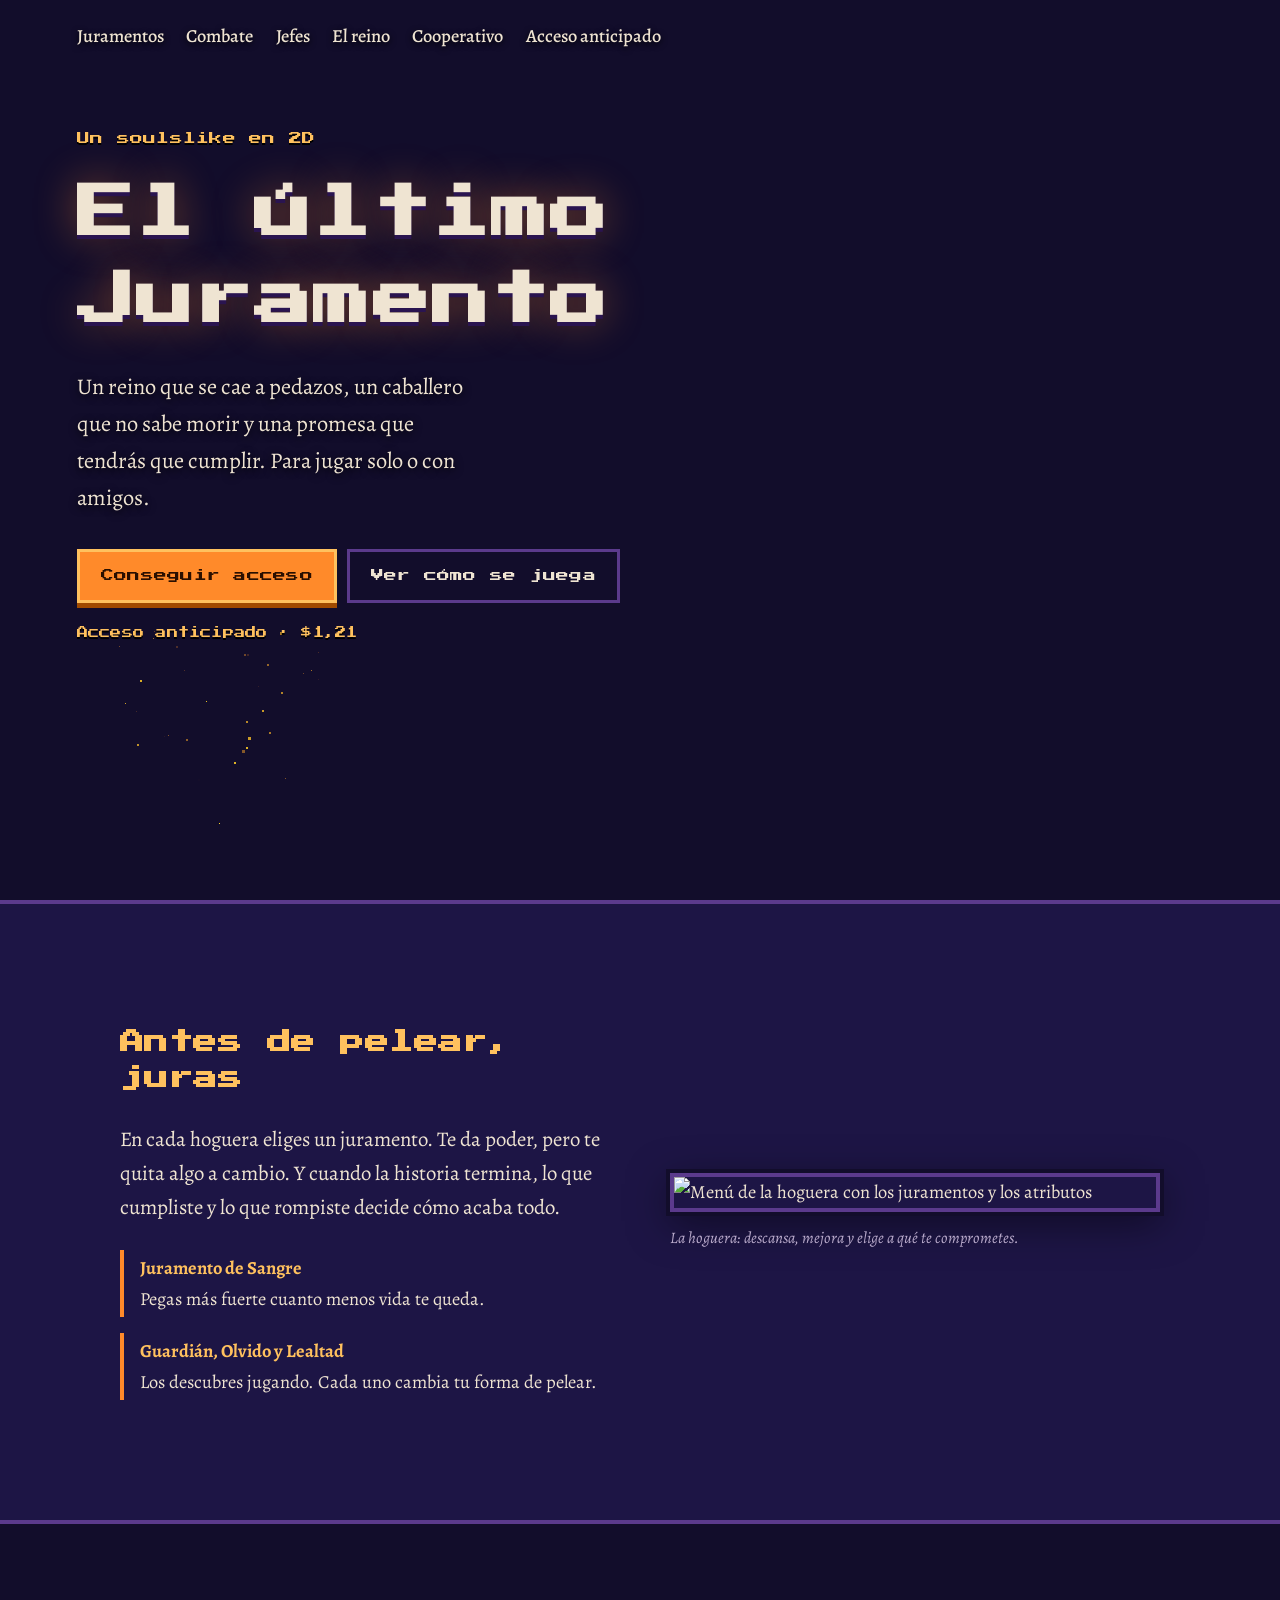
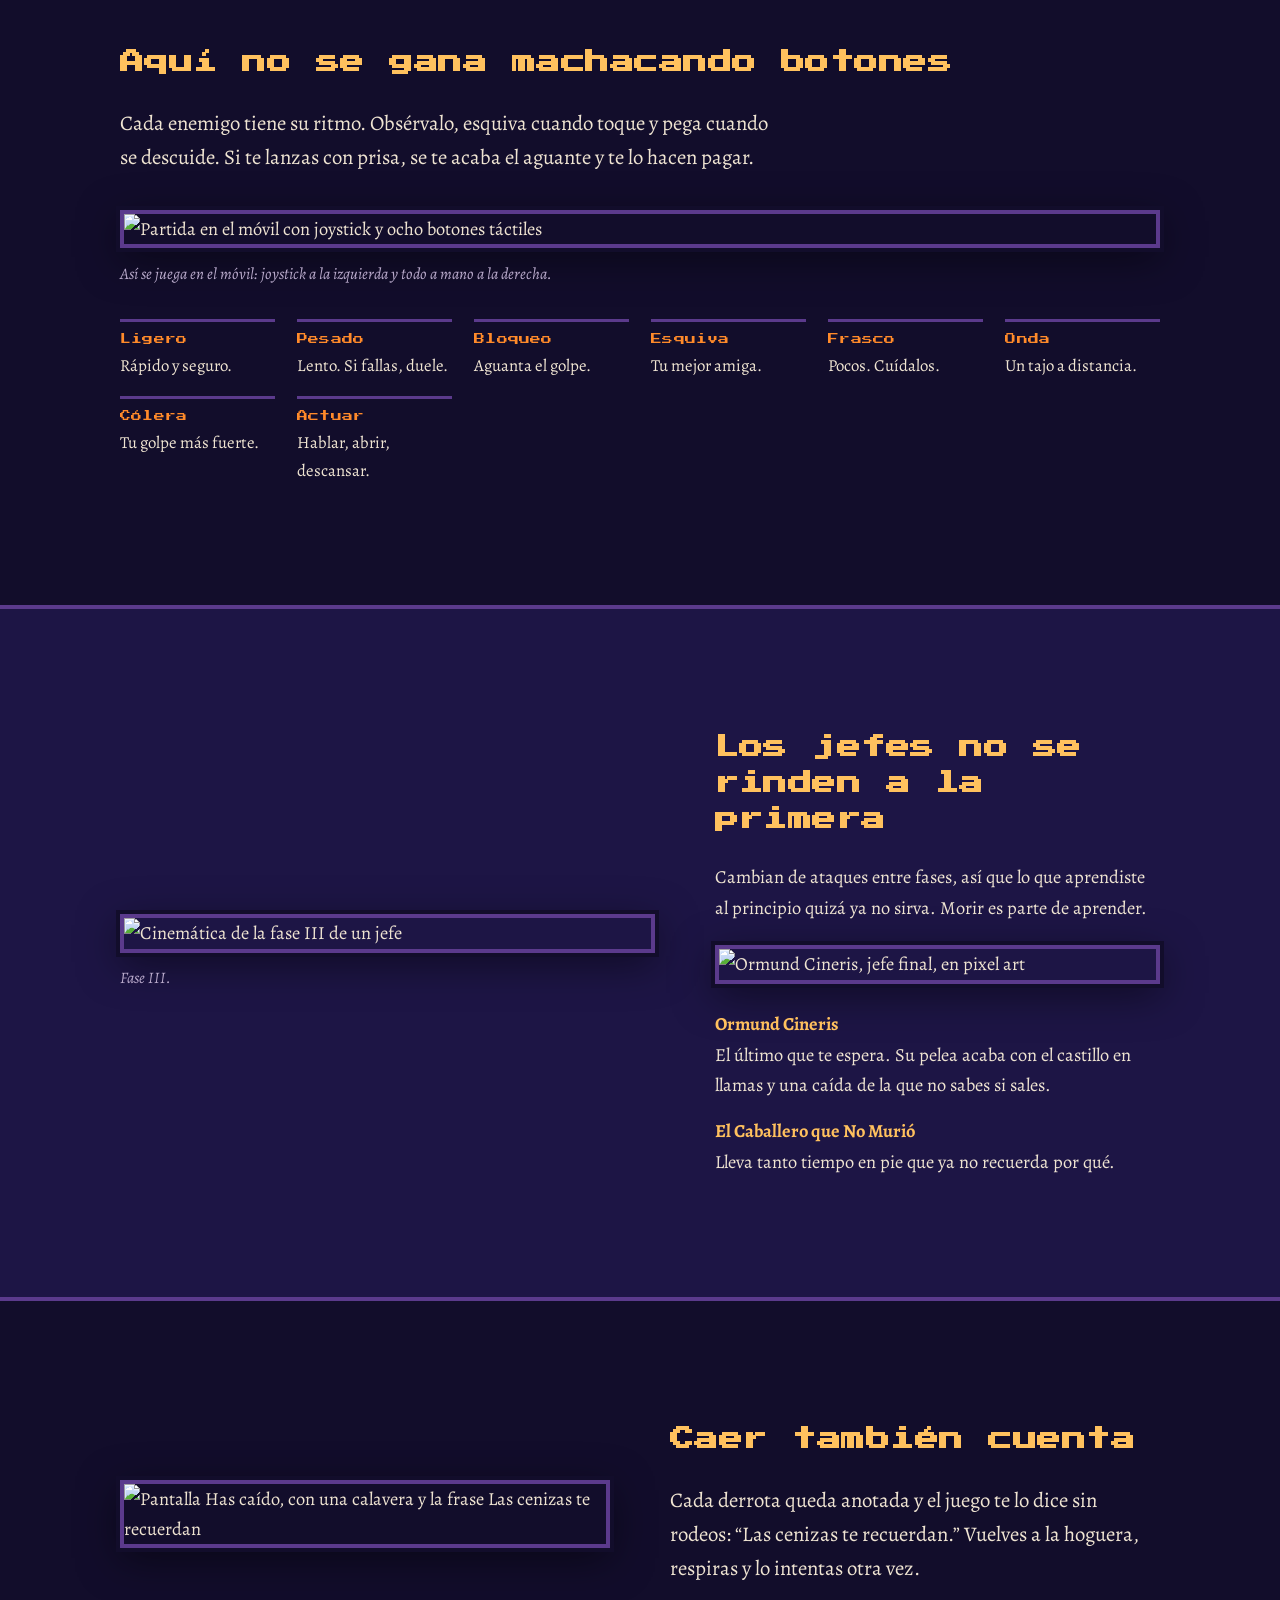
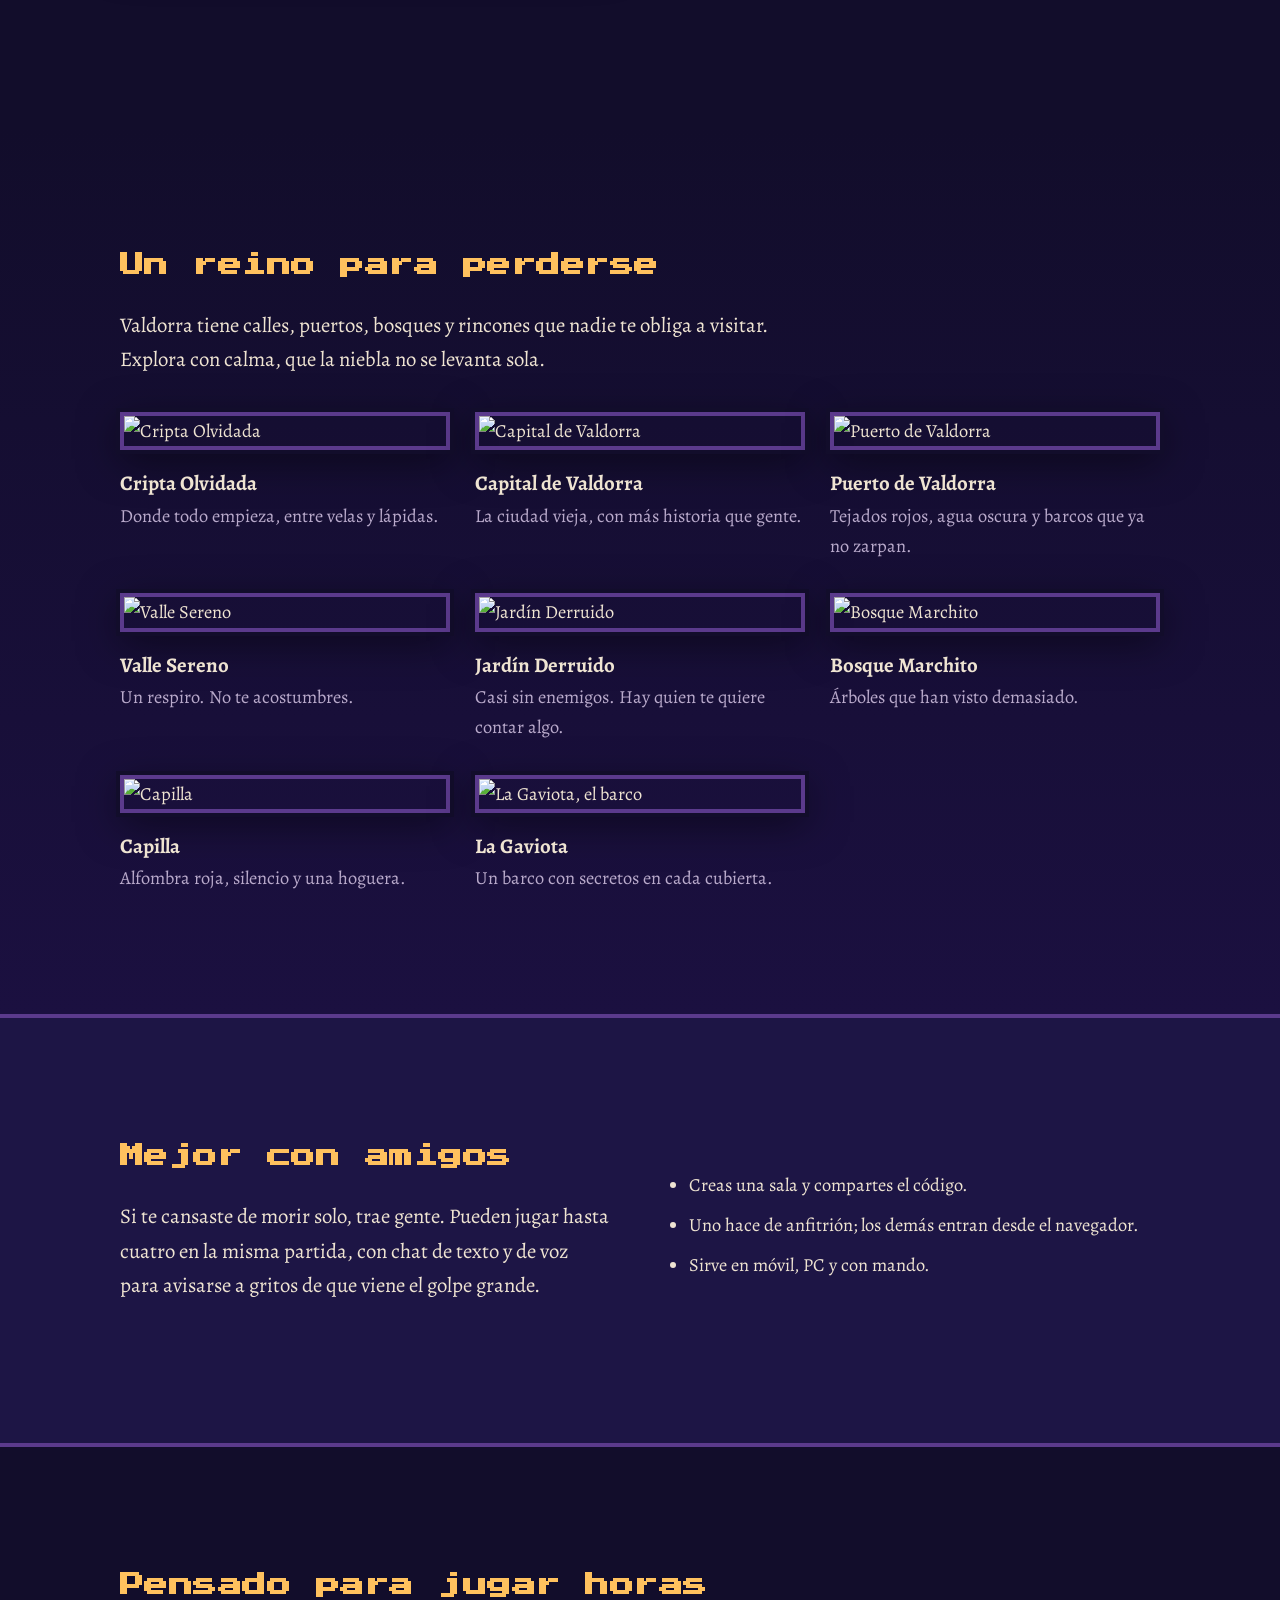
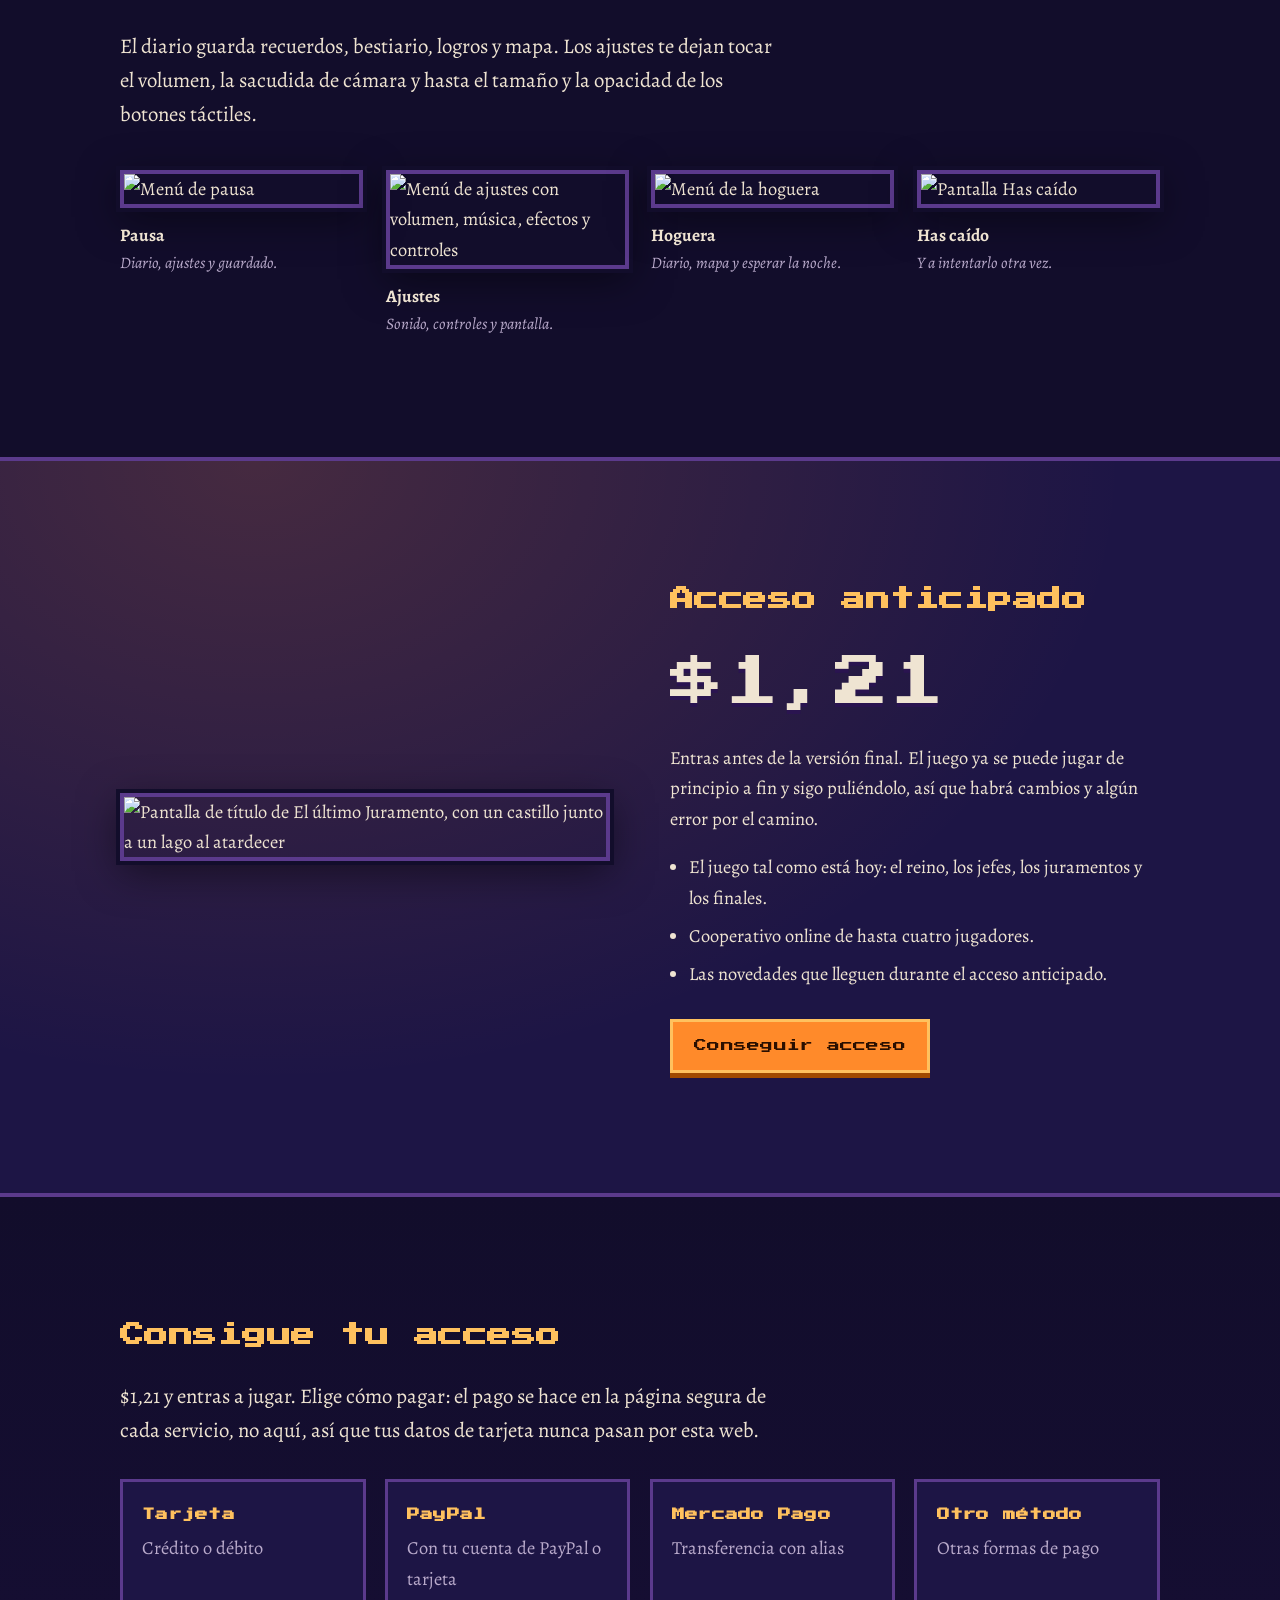
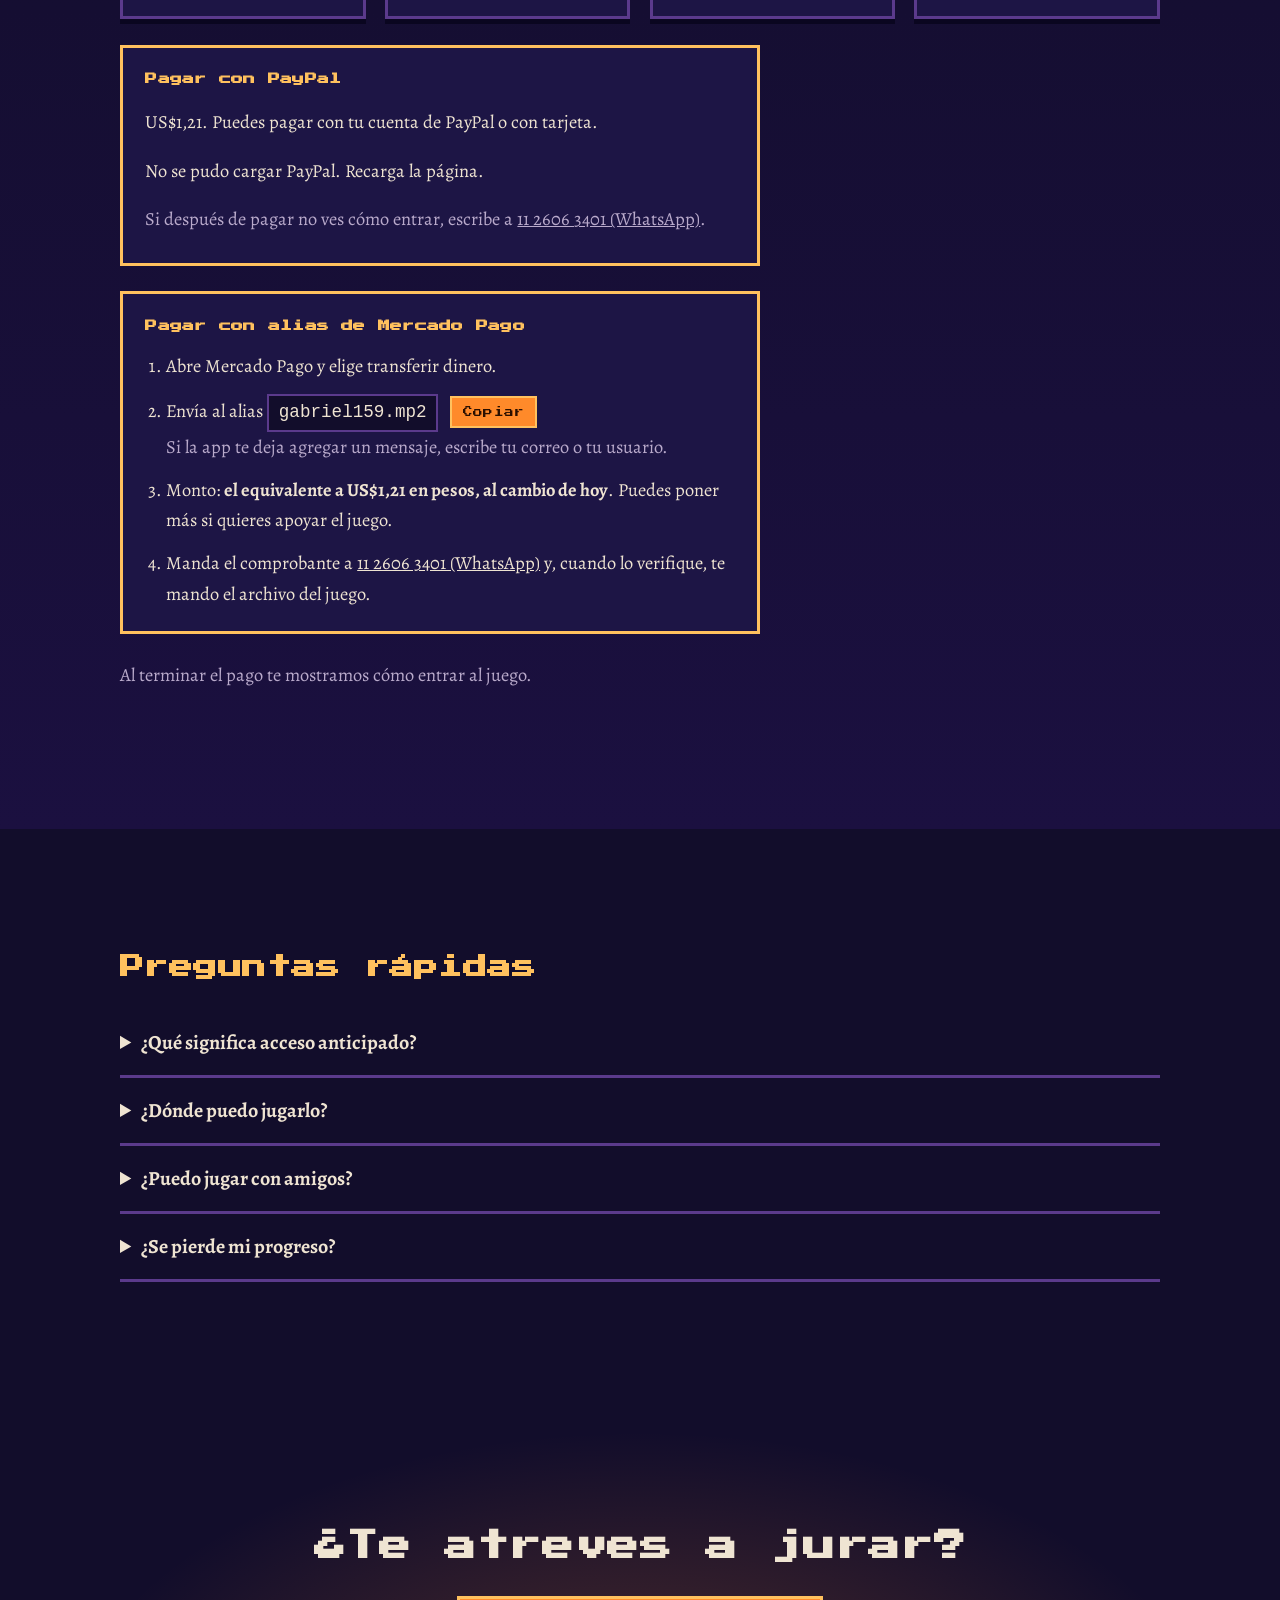
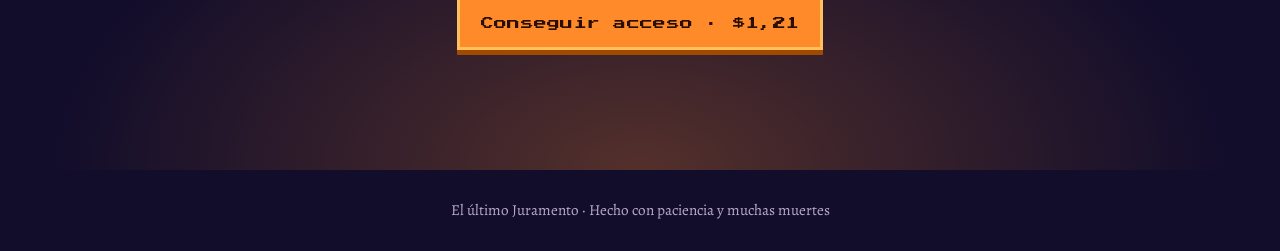
==== index.html @ df92259a "Add files via upload" ====
<!DOCTYPE html>
<html lang="es"><head><meta charset="utf-8">
<meta name="viewport" content="width=device-width, initial-scale=1, viewport-fit=cover">
<title>El último Juramento · Soulslike 2D · Acceso anticipado</title>
<meta name="description" content="Soulslike 2D con combate de habilidad, juramentos, jefes con fases y cooperativo online. Acceso anticipado por $1,21.">
<link rel="icon" href="assets/favicon.svg" type="image/svg+xml">
<meta property="og:title" content="El último Juramento · Soulslike 2D">
<meta property="og:description" content="Combate de habilidad, juramentos, jefes con fases y cooperativo online. Acceso anticipado por $1,21.">
<link rel="stylesheet" href="style.css">
<link rel="stylesheet" href="https://fonts.googleapis.com/css2?family=Press+Start+2P&family=Alegreya:ital,wght@0,400;0,500;0,700;1,400&display=swap">
</head>
<body>
<header class="hero">
<canvas id="brasas" aria-hidden="true"></canvas>
<nav class="nav" aria-label="Secciones"><a href="#juramentos">Juramentos</a><a href="#combate">Combate</a><a href="#jefes">Jefes</a><a href="#reino">El reino</a><a href="#coop">Cooperativo</a><a href="#acceso">Acceso anticipado</a></nav>
<div class="hero-in">
<small class="px">Un soulslike en 2D</small>
<h1 class="px">El último<br>Juramento</h1>
<p>Un reino que se cae a pedazos, un caballero que no sabe morir y una promesa que tendrás que cumplir. Para jugar solo o con amigos.</p>
<a class="btn px" href="#pagar">Conseguir acceso</a><a class="btn sec px" href="#combate">Ver cómo se juega</a>
<p class="px precio">Acceso anticipado · $1,21</p>
</div></header>

<section class="band" id="juramentos"><div class="w dos">
<div><h2 class="px">Antes de pelear, juras</h2>
<p class="lead">En cada hoguera eliges un juramento. Te da poder, pero te quita algo a cambio. Y cuando la historia termina, lo que cumpliste y lo que rompiste decide cómo acaba todo.</p>
<div class="lista"><div><b>Juramento de Sangre</b>Pegas más fuerte cuanto menos vida te queda.</div><div><b>Guardián, Olvido y Lealtad</b>Los descubres jugando. Cada uno cambia tu forma de pelear.</div></div></div>
<figure><img class="shot" src="assets/menu-hoguera.webp" alt="Menú de la hoguera con los juramentos y los atributos" loading="lazy"><figcaption>La hoguera: descansa, mejora y elige a qué te comprometes.</figcaption></figure>
</div></section>

<section id="combate"><div class="w"><h2 class="px">Aquí no se gana machacando botones</h2>
<p class="lead">Cada enemigo tiene su ritmo. Obsérvalo, esquiva cuando toque y pega cuando se descuide. Si te lanzas con prisa, se te acaba el aguante y te lo hacen pagar.</p>
<figure class="movil"><img class="shot" src="assets/movil-controles.webp" alt="Partida en el móvil con joystick y ocho botones táctiles" loading="lazy"><figcaption>Así se juega en el móvil: joystick a la izquierda y todo a mano a la derecha.</figcaption></figure>
<ul class="botones"><li><b class="px">Ligero</b>Rápido y seguro.</li><li><b class="px">Pesado</b>Lento. Si fallas, duele.</li><li><b class="px">Bloqueo</b>Aguanta el golpe.</li><li><b class="px">Esquiva</b>Tu mejor amiga.</li><li><b class="px">Frasco</b>Pocos. Cuídalos.</li><li><b class="px">Onda</b>Un tajo a distancia.</li><li><b class="px">Cólera</b>Tu golpe más fuerte.</li><li><b class="px">Actuar</b>Hablar, abrir, descansar.</li></ul></div></section>

<section class="jefes band" id="jefes"><div class="w dos ancho">
<figure><img class="shot" src="assets/jefe-fase-3.webp" alt="Cinemática de la fase III de un jefe" loading="lazy"><figcaption>Fase III.</figcaption></figure>
<div><h2 class="px">Los jefes no se rinden a la primera</h2>
<p>Cambian de ataques entre fases, así que lo que aprendiste al principio quizá ya no sirva. Morir es parte de aprender.</p>
<img class="shot" style="margin-top:1.4rem" src="assets/ormund.webp" alt="Ormund Cineris, jefe final, en pixel art" loading="lazy">
<dl><dt>Ormund Cineris</dt><dd>El último que te espera. Su pelea acaba con el castillo en llamas y una caída de la que no sabes si sales.</dd>
<dt>El Caballero que No Murió</dt><dd>Lleva tanto tiempo en pie que ya no recuerda por qué.</dd></dl></div>
</div></section>

<section><div class="w dos">
<figure><img class="shot" src="assets/menu-has-caido.webp" alt="Pantalla Has caído, con una calavera y la frase Las cenizas te recuerdan" loading="lazy"></figure>
<div><h2 class="px">Caer también cuenta</h2>
<p class="lead">Cada derrota queda anotada y el juego te lo dice sin rodeos: “Las cenizas te recuerdan.” Vuelves a la hoguera, respiras y lo intentas otra vez.</p></div>
</div></section>

<section class="reino" id="reino"><div class="w"><h2 class="px">Un reino para perderse</h2>
<p class="lead">Valdorra tiene calles, puertos, bosques y rincones que nadie te obliga a visitar. Explora con calma, que la niebla no se levanta sola.</p>
<div class="zonas">
<figure><img class="shot" src="assets/zona-cripta.webp" alt="Cripta Olvidada" loading="lazy"><b>Cripta Olvidada</b><span class="muted">Donde todo empieza, entre velas y lápidas.</span></figure>
<figure><img class="shot" src="assets/zona-capital.webp" alt="Capital de Valdorra" loading="lazy"><b>Capital de Valdorra</b><span class="muted">La ciudad vieja, con más historia que gente.</span></figure>
<figure><img class="shot" src="assets/zona-puerto.webp" alt="Puerto de Valdorra" loading="lazy"><b>Puerto de Valdorra</b><span class="muted">Tejados rojos, agua oscura y barcos que ya no zarpan.</span></figure>
<figure><img class="shot" src="assets/zona-valle.webp" alt="Valle Sereno" loading="lazy"><b>Valle Sereno</b><span class="muted">Un respiro. No te acostumbres.</span></figure>
<figure><img class="shot" src="assets/zona-jardin.webp" alt="Jardín Derruido" loading="lazy"><b>Jardín Derruido</b><span class="muted">Casi sin enemigos. Hay quien te quiere contar algo.</span></figure>
<figure><img class="shot" src="assets/zona-bosque.webp" alt="Bosque Marchito" loading="lazy"><b>Bosque Marchito</b><span class="muted">Árboles que han visto demasiado.</span></figure>
<figure><img class="shot" src="assets/zona-capilla.webp" alt="Capilla" loading="lazy"><b>Capilla</b><span class="muted">Alfombra roja, silencio y una hoguera.</span></figure>
<figure><img class="shot" src="assets/zona-gaviota.webp" alt="La Gaviota, el barco" loading="lazy"><b>La Gaviota</b><span class="muted">Un barco con secretos en cada cubierta.</span></figure>
</div></div></section>

<section class="coop band" id="coop"><div class="w dos"><div><h2 class="px">Mejor con amigos</h2>
<p class="lead">Si te cansaste de morir solo, trae gente. Pueden jugar hasta cuatro en la misma partida, con chat de texto y de voz para avisarse a gritos de que viene el golpe grande.</p></div>
<ul><li>Creas una sala y compartes el código.</li><li>Uno hace de anfitrión; los demás entran desde el navegador.</li><li>Sirve en móvil, PC y con mando.</li></ul></div></section>

<section><div class="w"><h2 class="px">Pensado para jugar horas</h2>
<p class="lead">El diario guarda recuerdos, bestiario, logros y mapa. Los ajustes te dejan tocar el volumen, la sacudida de cámara y hasta el tamaño y la opacidad de los botones táctiles.</p>
<div class="menus">
<figure><img class="shot" src="assets/menu-pausa.webp" alt="Menú de pausa" loading="lazy"><figcaption><b>Pausa</b>Diario, ajustes y guardado.</figcaption></figure>
<figure><img class="shot" src="assets/menu-ajustes.webp" alt="Menú de ajustes con volumen, música, efectos y controles" loading="lazy"><figcaption><b>Ajustes</b>Sonido, controles y pantalla.</figcaption></figure>
<figure><img class="shot" src="assets/menu-hoguera.webp" alt="Menú de la hoguera" loading="lazy"><figcaption><b>Hoguera</b>Diario, mapa y esperar la noche.</figcaption></figure>
<figure><img class="shot" src="assets/menu-has-caido.webp" alt="Pantalla Has caído" loading="lazy"><figcaption><b>Has caído</b>Y a intentarlo otra vez.</figcaption></figure>
</div></div></section>

<section class="acceso" id="acceso"><div class="w dos">
<figure><img class="shot" src="assets/titulo-animado.webp" alt="Pantalla de título de El último Juramento, con un castillo junto a un lago al atardecer" loading="lazy"></figure>
<div><h2 class="px">Acceso anticipado</h2>
<p class="cifra px">$1,21</p>
<p>Entras antes de la versión final. El juego ya se puede jugar de principio a fin y sigo puliéndolo, así que habrá cambios y algún error por el camino.</p>
<ul><li>El juego tal como está hoy: el reino, los jefes, los juramentos y los finales.</li><li>Cooperativo online de hasta cuatro jugadores.</li><li>Las novedades que lleguen durante el acceso anticipado.</li></ul>
<a class="btn px" href="#pagar">Conseguir acceso</a></div>
</div></section>

<section class="pagar" id="pagar"><div class="w"><h2 class="px">Consigue tu acceso</h2>
<p class="lead">$1,21 y entras a jugar. Elige cómo pagar: el pago se hace en la página segura de cada servicio, no aquí, así que tus datos de tarjeta nunca pasan por esta web.</p>
<div class="metodos">
<a class="metodo" data-m="tarjeta"><b class="px">Tarjeta</b><span>Crédito o débito</span></a>
<a class="metodo" data-m="paypal"><b class="px">PayPal</b><span>Con tu cuenta o tarjeta</span></a>
<a class="metodo" data-m="mercadopago"><b class="px">Mercado Pago</b><span>Dinero en cuenta, tarjeta o efectivo</span></a>
<a class="metodo" data-m="otro"><b class="px">Otro método</b><span>Otras formas de pago</span></a>
</div>
<div class="transf" id="paypal-zona" hidden><h3 class="px">Pagar con PayPal</h3>
<p>US$1,21. Puedes pagar con tu cuenta de PayPal o con tarjeta.</p>
<div id="paypal-boton"></div>
<p class="muted" id="p-ayuda" hidden>Si después de pagar no ves cómo entrar, escribe a <span id="p-contacto"></span>.</p></div>
<div class="transf" id="transferencia" hidden><h3 class="px">Pagar con alias de Mercado Pago</h3>
<ol><li>Abre Mercado Pago y elige transferir dinero.</li>
<li>Envía al alias <code id="t-alias"></code> <button class="copiar px" id="t-copiar" type="button">Copiar</button><br><span class="muted">Si la app te deja agregar un mensaje, escribe tu correo o tu usuario.</span></li>
<li>Monto: <b id="t-monto">calculando…</b>. Puedes poner más si quieres apoyar el juego.</li>
<li>Manda el comprobante a <span id="t-contacto"></span> y, cuando lo verifique, te mando el archivo del juego.</li></ol></div>
<p class="muted">Al terminar el pago te mostramos cómo entrar al juego.</p></div></section>

<section class="faq"><div class="w"><h2 class="px">Preguntas rápidas</h2>
<details><summary>¿Qué significa acceso anticipado?</summary><p>Que juegas mientras el juego sigue en desarrollo. Puede haber errores y cambios entre versiones, y a cambio entras desde ya y ves cómo evoluciona.</p></details>
<details><summary>¿Dónde puedo jugarlo?</summary><p>En el móvil con controles táctiles (en horizontal), en el PC con teclado y en cualquier dispositivo con un mando.</p></details>
<details><summary>¿Puedo jugar con amigos?</summary><p>Sí. El cooperativo online admite hasta cuatro jugadores, con chat de texto y de voz.</p></details>
<details><summary>¿Se pierde mi progreso?</summary><p>La partida se guarda sola en tu dispositivo. Si cambias de aparato, empiezas de cero.</p></details>
</div></section>

<section class="fin"><div class="w"><h2 class="px">¿Te atreves a jurar?</h2><a class="btn px" href="#pagar">Conseguir acceso · $1,21</a></div></section>
<footer>El último Juramento · Hecho con paciencia y muchas muertes</footer>

<script src="config.js"></script>
<script src="main.js"></script>
</body></html>
---- style.css ----
:root{--noche:#120d2b;--indigo:#1d1545;--violeta:#5b3a8c;--brasa:#ff8a2a;--oro:#ffc15e;--hueso:#efe4d2;--tenue:#b9aacb;
box-sizing:border-box;padding-top:env(safe-area-inset-top,0px);padding-bottom:env(safe-area-inset-bottom,0px);color-scheme:dark}
*,*::before,*::after{box-sizing:inherit}
html{scroll-behavior:smooth;scroll-padding-top:env(safe-area-inset-top,0px)}
body{margin:0;background:var(--noche);color:var(--hueso);font:400 1.15rem/1.65 Alegreya,Georgia,serif}
a{color:inherit}
:focus-visible{outline:3px solid var(--oro);outline-offset:3px}
img{max-width:100%}
.px{font-family:"Press Start 2P",ui-monospace,monospace;line-height:1.5;letter-spacing:.02em}
.hero{position:relative;min-height:100svh;overflow:hidden;
background:linear-gradient(180deg,rgba(18,13,43,.55),rgba(18,13,43,0) 45%,rgba(18,13,43,.2) 80%,var(--noche)),url(assets/fondo-titulo.webp) 62% bottom/cover no-repeat;image-rendering:pixelated}
.hero canvas{position:absolute;inset:0;width:100%;height:100%;pointer-events:none}
.nav{position:relative;display:flex;flex-wrap:wrap;gap:.4rem 1.4rem;padding:18px clamp(20px,6vw,90px);text-shadow:0 2px 6px #000;font-weight:500}
.nav a{text-decoration:none;padding:.2rem 0;border-bottom:2px solid transparent}
.nav a:hover{border-color:var(--oro)}
.hero-in{position:relative;padding:clamp(20px,6vh,70px) clamp(20px,6vw,90px);max-width:760px}
.hero small{display:block;color:var(--oro);font-size:clamp(.55rem,1.6vw,.8rem);margin-bottom:1.4rem;text-shadow:0 2px 0 #000}
.hero h1{margin:0;font-size:clamp(1.5rem,6.4vw,3.6rem);text-shadow:0 4px 0 #2a1450,0 0 40px rgba(255,138,42,.45)}
.hero p{max-width:34ch;font-size:clamp(1.15rem,2.4vw,1.4rem);margin:1.6rem 0 2rem;text-shadow:0 2px 8px #000}
.btn{display:inline-block;background:var(--brasa);color:#2a0f00;text-decoration:none;font-size:.8rem;padding:1.1rem 1.5rem;border:0;box-shadow:0 5px 0 #a04a00,inset 0 0 0 3px var(--oro);cursor:pointer}
.btn:hover{transform:translateY(2px);box-shadow:0 3px 0 #a04a00,inset 0 0 0 3px var(--oro)}
.btn.sec{background:transparent;color:var(--hueso);box-shadow:inset 0 0 0 3px var(--violeta);margin-left:.6rem}
.btn.sec:hover{box-shadow:inset 0 0 0 3px var(--oro)}
.hero .precio{margin:1.4rem 0 0;font-size:.7rem;color:var(--oro);text-shadow:0 2px 0 #000;max-width:none}
section{padding:clamp(56px,10vw,120px) clamp(20px,6vw,90px)}
.w{max-width:1040px;margin:0 auto}
h2{font-size:clamp(.95rem,3vw,1.5rem);margin:0 0 1.6rem;color:var(--oro)}
.lead{max-width:60ch;font-size:1.3rem}
.muted{color:var(--tenue)}
.shot{display:block;width:100%;height:auto;image-rendering:pixelated;border:4px solid var(--violeta);box-shadow:0 0 0 4px var(--noche),0 10px 40px rgba(0,0,0,.5)}
figure{margin:0}figcaption{margin-top:.8rem;color:var(--tenue);font-style:italic;font-size:1rem}
.dos{display:grid;gap:clamp(24px,5vw,60px);grid-template-columns:1fr 1fr;align-items:center}
.dos.ancho{grid-template-columns:1.2fr 1fr}
.band{background:var(--indigo);border-block:4px solid var(--violeta)}
.lista{display:grid;gap:1rem;margin:1.6rem 0 0}
.lista div{border-left:4px solid var(--brasa);padding:.2rem 0 .2rem 1rem}
.lista b{display:block;color:var(--oro)}
.botones{display:grid;grid-template-columns:repeat(auto-fit,minmax(150px,1fr));gap:1rem 1.4rem;margin:2rem 0 0;padding:0;list-style:none}
.botones li{border-top:3px solid var(--violeta);padding-top:.7rem;font-size:1.05rem}
.botones b{display:block;font:400 .68rem "Press Start 2P",monospace;color:var(--brasa);margin-bottom:.5rem}
.movil{margin-top:2.2rem}
.menus{display:grid;grid-template-columns:repeat(4,1fr);gap:1.4rem;margin-top:2.4rem;align-items:start}
.menus figcaption b{display:block;color:var(--hueso);font-style:normal;font-size:1.1rem}
.jefes dl{margin:1.6rem 0 0}.jefes dt{color:var(--oro);font-weight:700;margin-top:1rem}.jefes dd{margin:0}
.reino{background:linear-gradient(180deg,var(--noche),#1b1040)}
.zonas{display:grid;grid-template-columns:repeat(auto-fit,minmax(280px,1fr));gap:2rem 1.6rem;margin-top:2.2rem}
.zonas figure b{display:block;margin-top:1rem;color:var(--hueso);font-size:1.3rem}
.coop ul{margin:0;padding-left:1.2rem}.coop li{margin-bottom:.6rem}
.acceso{background:radial-gradient(ellipse at 20% 0%,rgba(255,138,42,.18),transparent 60%),var(--indigo);border-block:4px solid var(--violeta)}
.cifra{font-size:clamp(1.8rem,7vw,3.4rem);color:var(--hueso);margin:.2rem 0 1rem;text-shadow:0 4px 0 #2a1450}
.acceso ul{padding-left:1.2rem;margin:1rem 0 1.8rem}.acceso li{margin-bottom:.5rem}
.faq details{border-bottom:3px solid var(--violeta);padding:1rem 0}
.faq summary{cursor:pointer;font-weight:700;font-size:1.25rem;color:var(--hueso)}
.faq details[open] summary{color:var(--oro)}
.faq p{margin:.8rem 0 0;max-width:62ch;color:var(--tenue)}
.fin{text-align:center;background:radial-gradient(ellipse at 50% 100%,rgba(255,138,42,.28),transparent 65%),var(--noche)}
.fin h2{font-size:clamp(1rem,4vw,2rem);color:var(--hueso)}
footer{padding:28px 20px;text-align:center;color:var(--tenue);font-size:.95rem}
@media(max-width:820px){.dos,.dos.ancho{grid-template-columns:1fr}.menus{grid-template-columns:1fr 1fr}.btn.sec{margin:1rem 0 0}.hero{background-position:70% bottom}}
@media(max-width:480px){.menus{grid-template-columns:1fr}}
@media(prefers-reduced-motion:reduce){html{scroll-behavior:auto}}

.pagar{background:linear-gradient(180deg,var(--noche),#1b1040)}
.metodos{display:grid;grid-template-columns:repeat(auto-fit,minmax(220px,1fr));gap:1.2rem;margin:2rem 0 1.6rem}
.metodo{display:block;text-decoration:none;padding:1.4rem 1.2rem;background:var(--indigo);border:3px solid var(--violeta);box-shadow:0 5px 0 #0a0620}
.metodo b{display:block;font-size:.8rem;color:var(--oro);margin-bottom:.6rem}
.metodo span{color:var(--tenue)}
a.metodo:hover{border-color:var(--oro);transform:translateY(2px);box-shadow:0 3px 0 #0a0620}
.metodo.off{opacity:.5}
.gracias{min-height:100svh;display:grid;place-items:center;text-align:center;background:linear-gradient(rgba(18,13,43,.78),rgba(18,13,43,.92)),url(assets/fondo-titulo.webp) center/cover;image-rendering:pixelated}
.gracias .lead{margin-inline:auto}

.transf{max-width:640px;margin:0 0 1.6rem;padding:1.4rem 1.4rem .6rem;background:var(--indigo);border:3px solid var(--oro)}
.transf h3{margin:0 0 1rem;font-size:.75rem;color:var(--oro)}
.transf ol{padding-left:1.3rem;margin:0}.transf li{margin-bottom:.8rem}
.transf code{display:inline-block;padding:.15rem .6rem;background:var(--noche);border:2px solid var(--violeta);font-size:1.1rem;word-break:break-all}
.copiar{margin-left:.5rem;font-size:.6rem;padding:.55rem .8rem;background:var(--brasa);color:#2a0f00;border:0;box-shadow:inset 0 0 0 2px var(--oro);cursor:pointer}
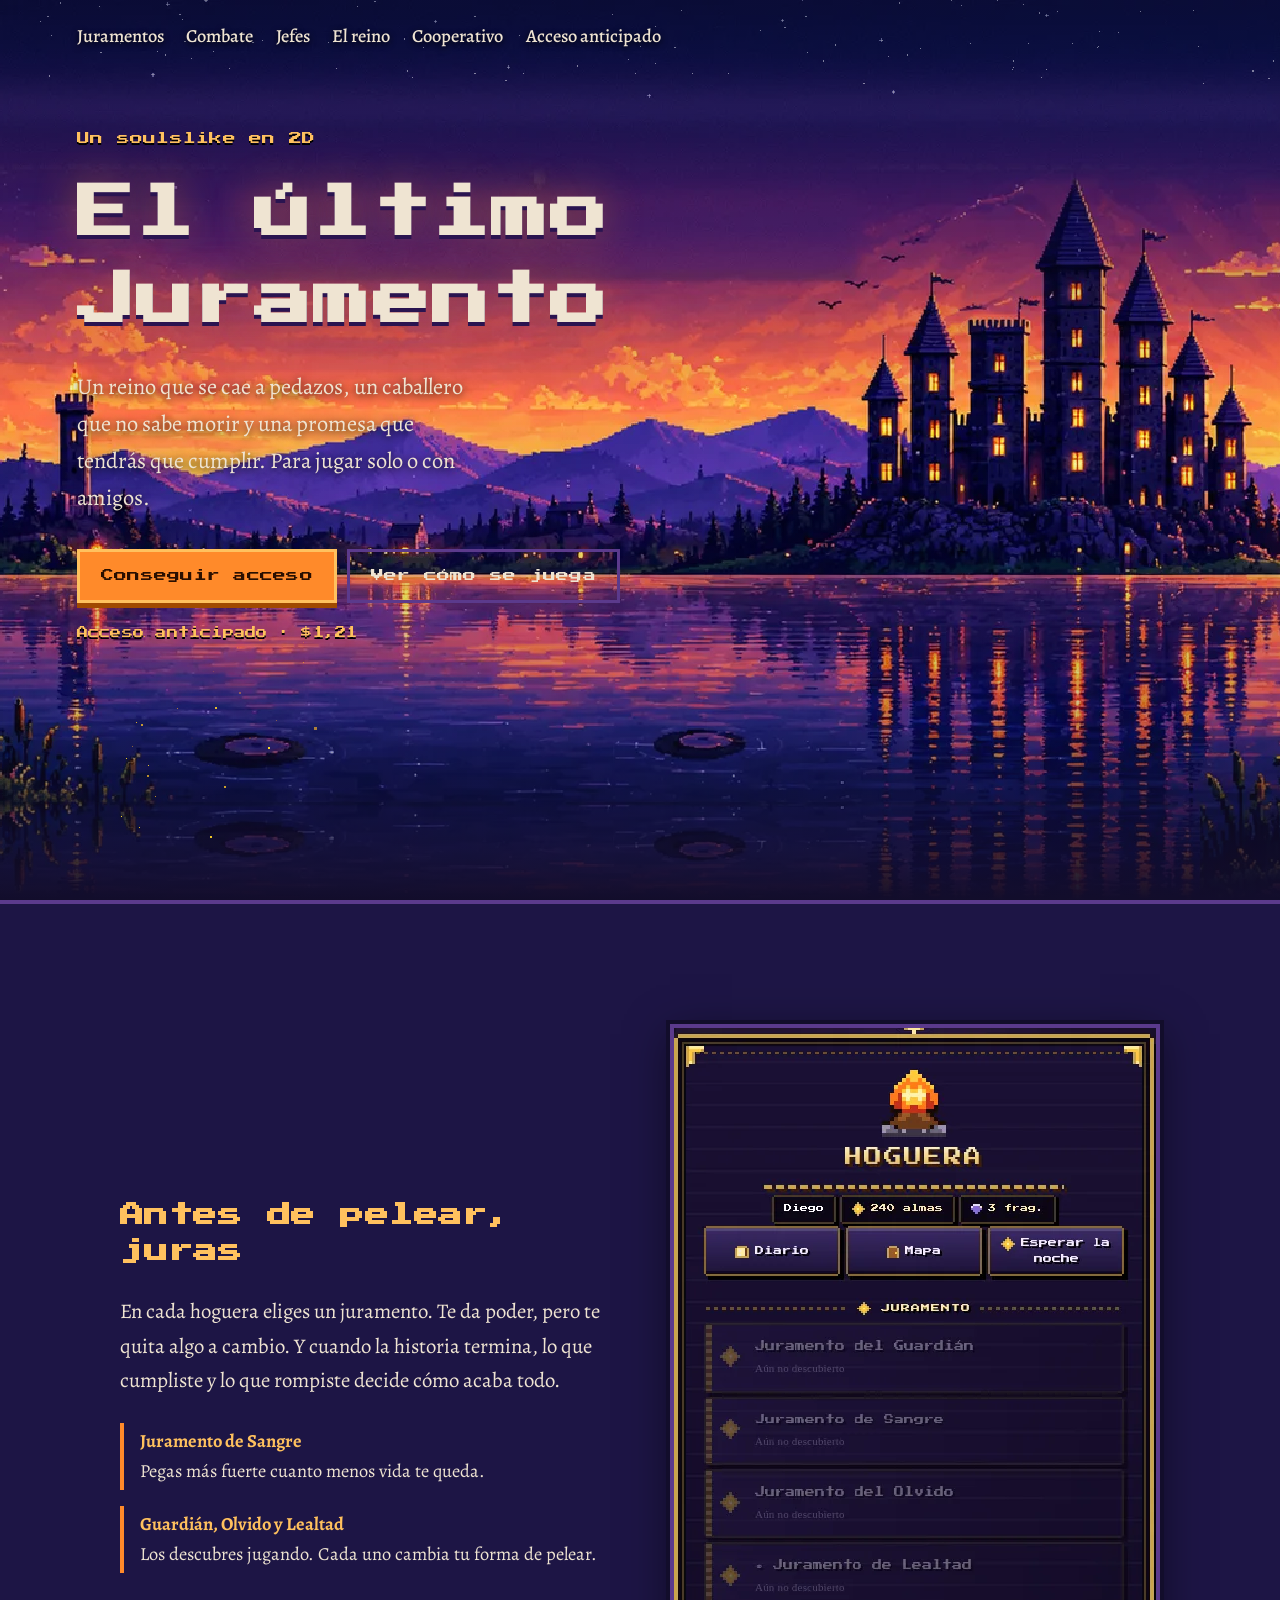
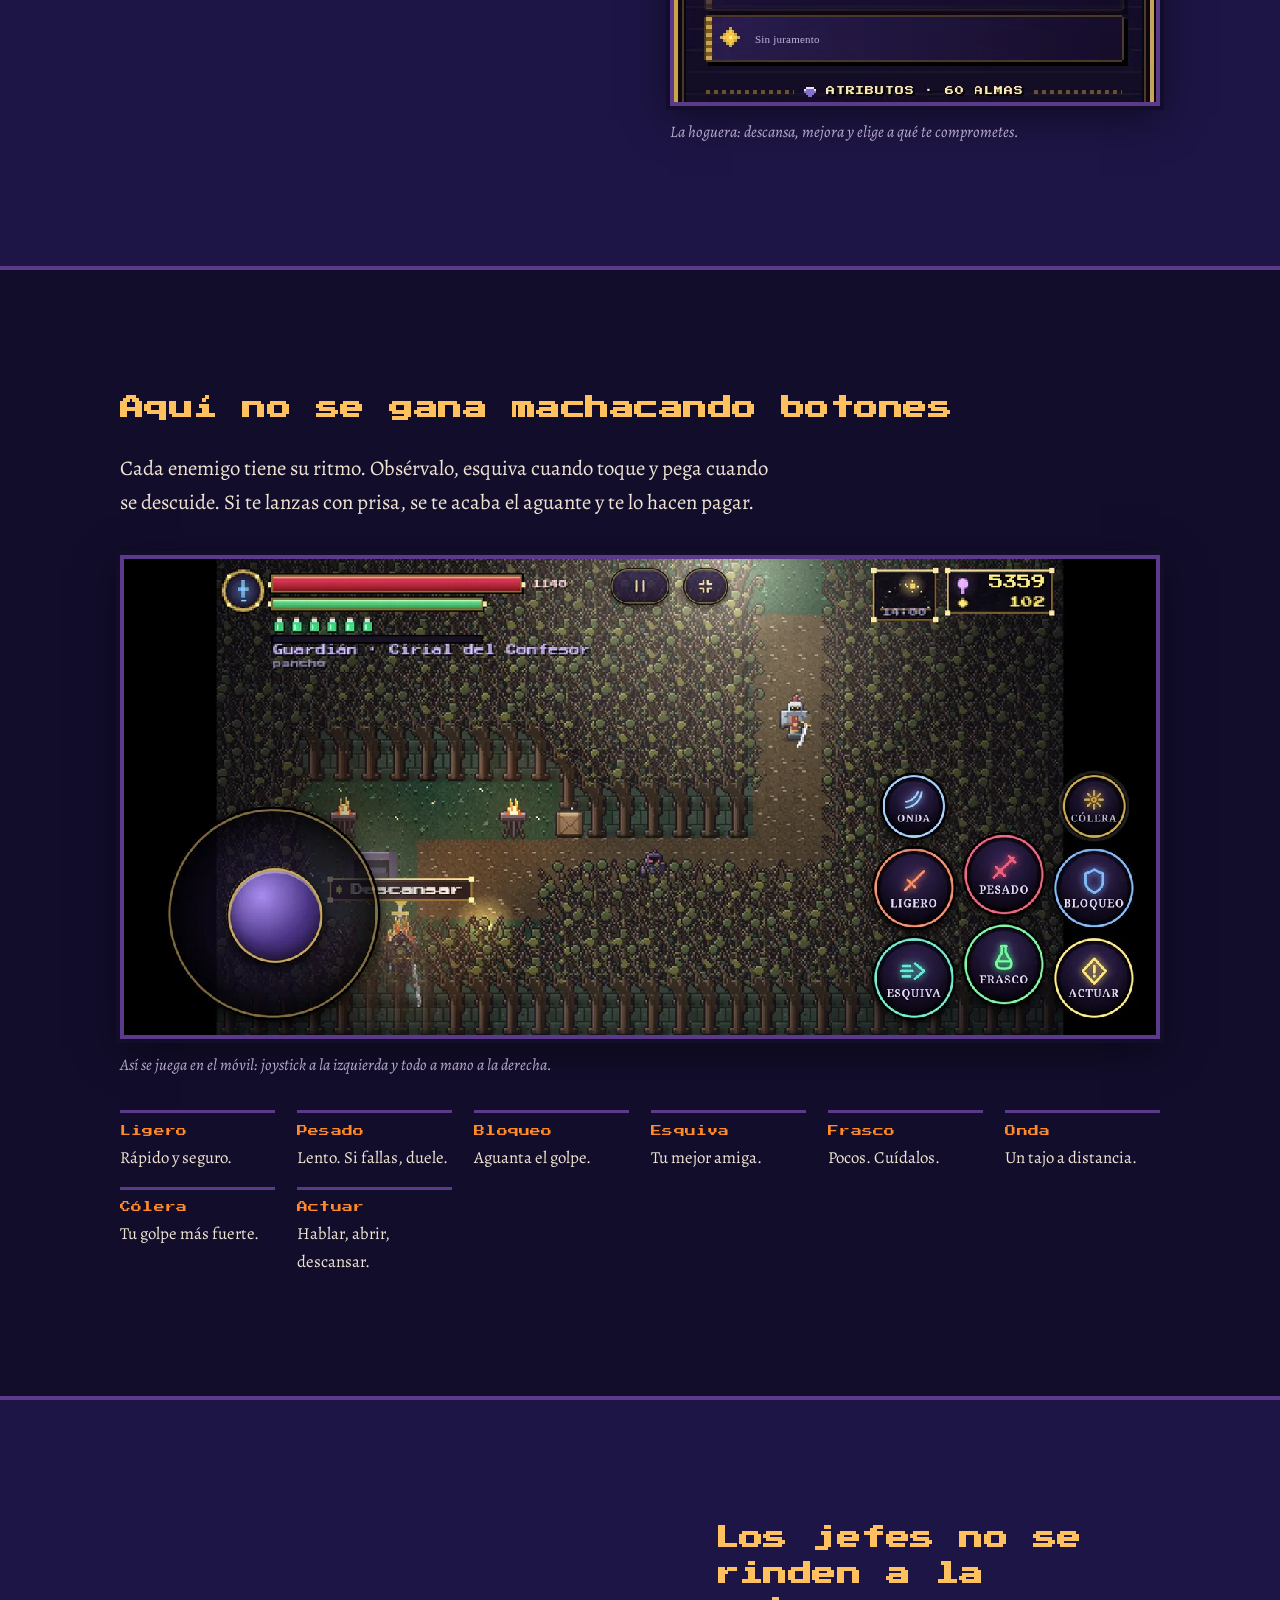
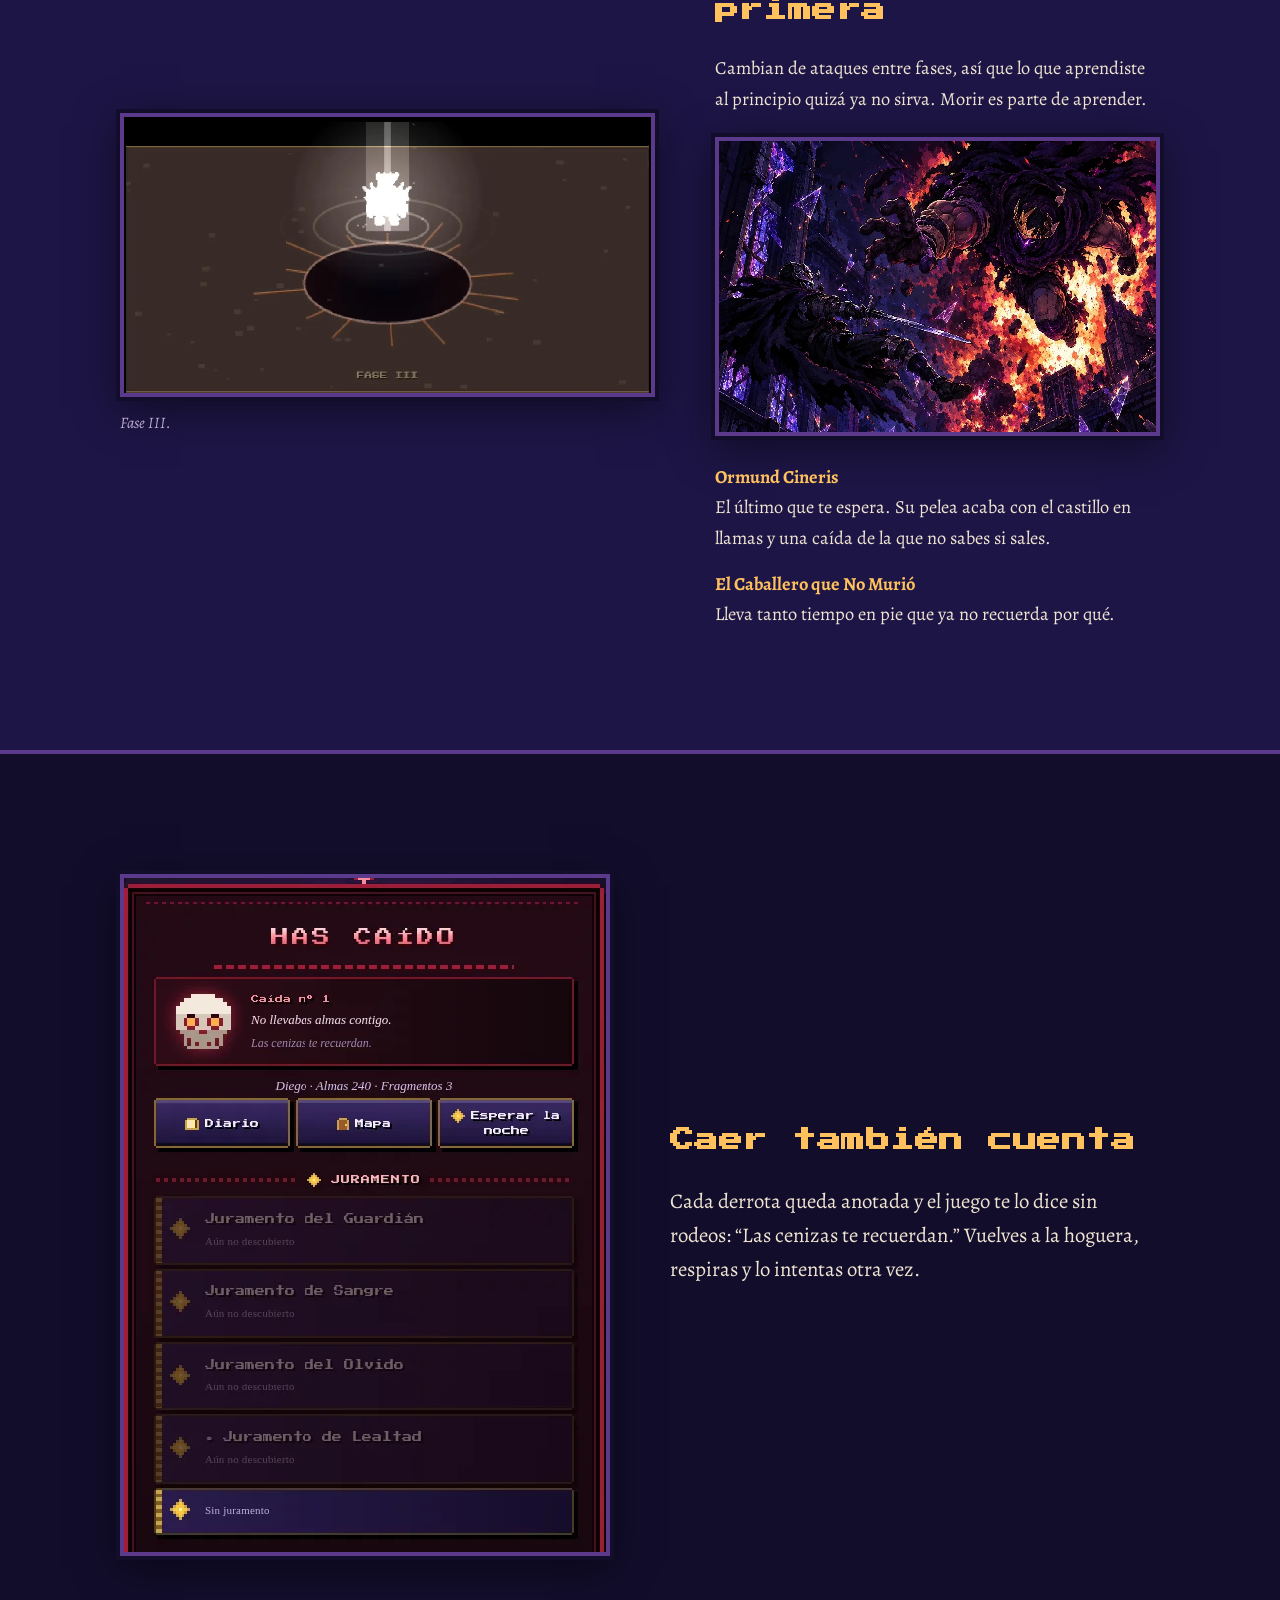
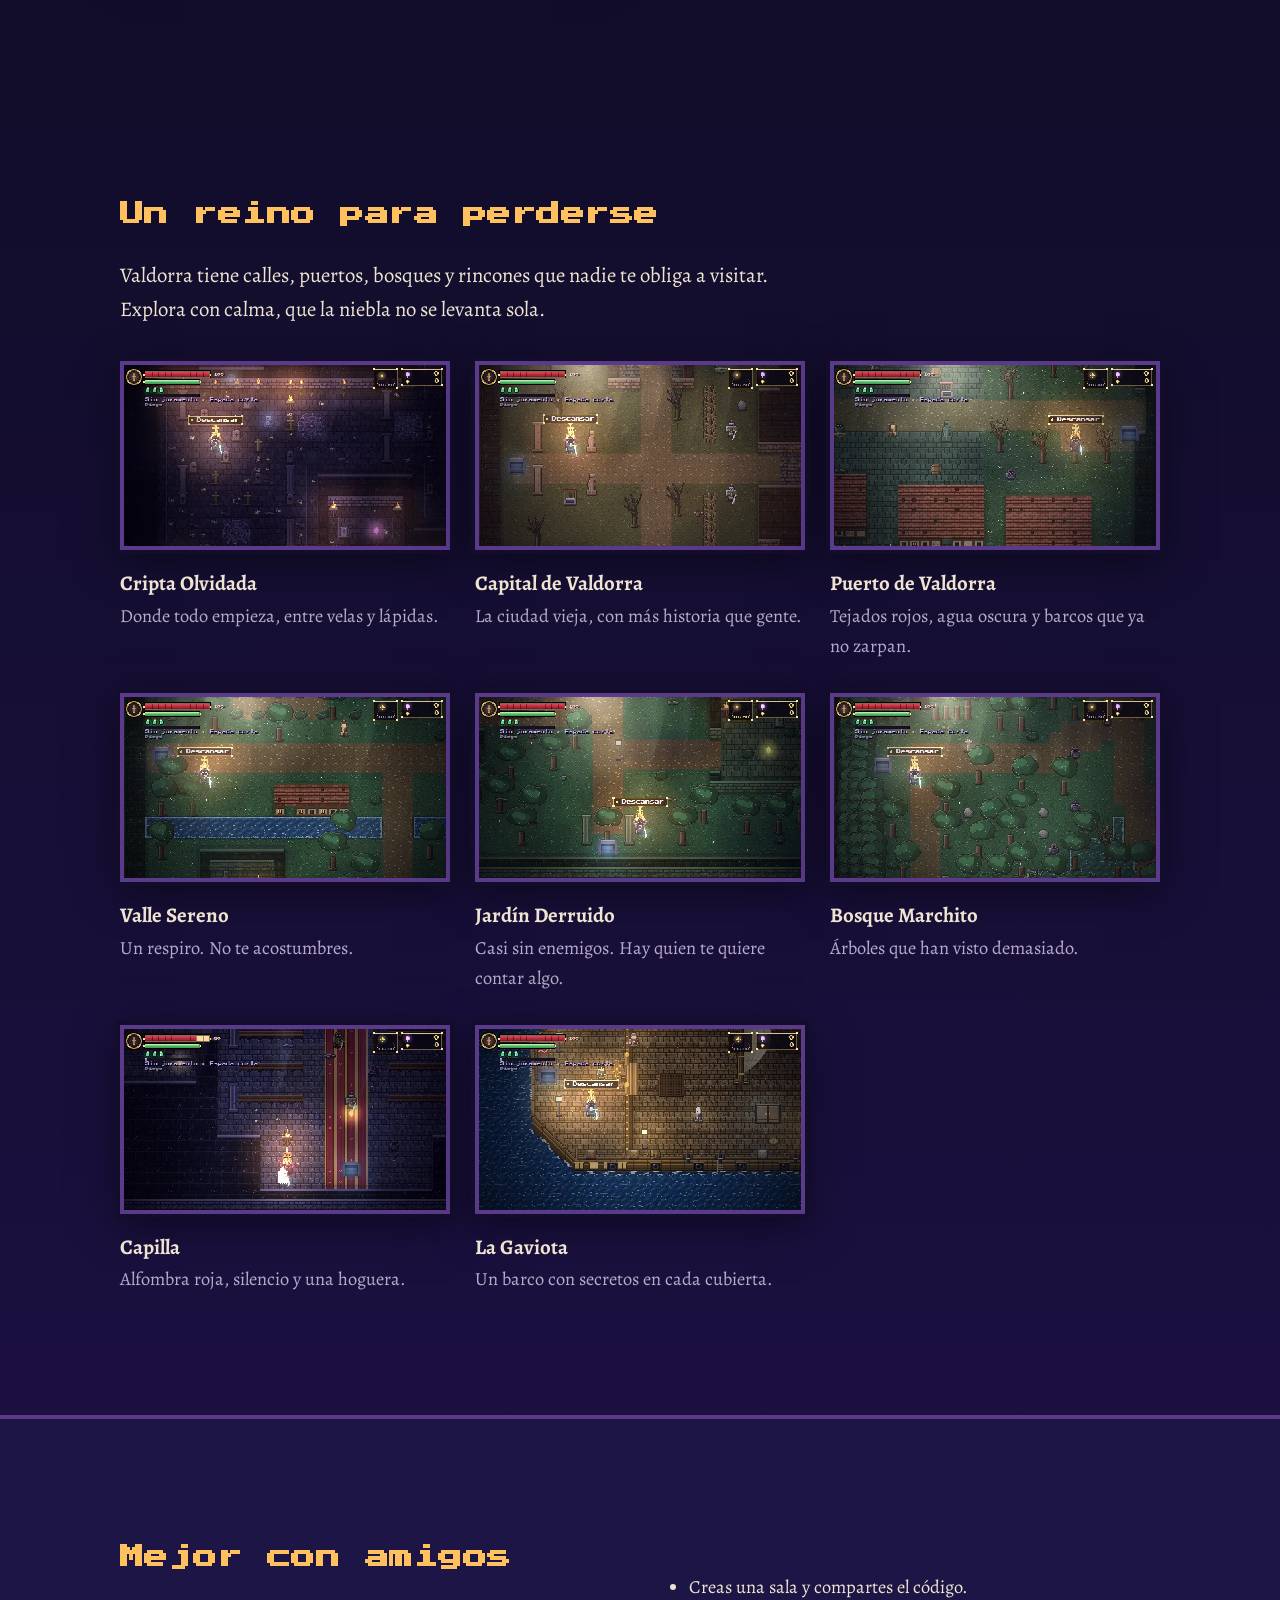
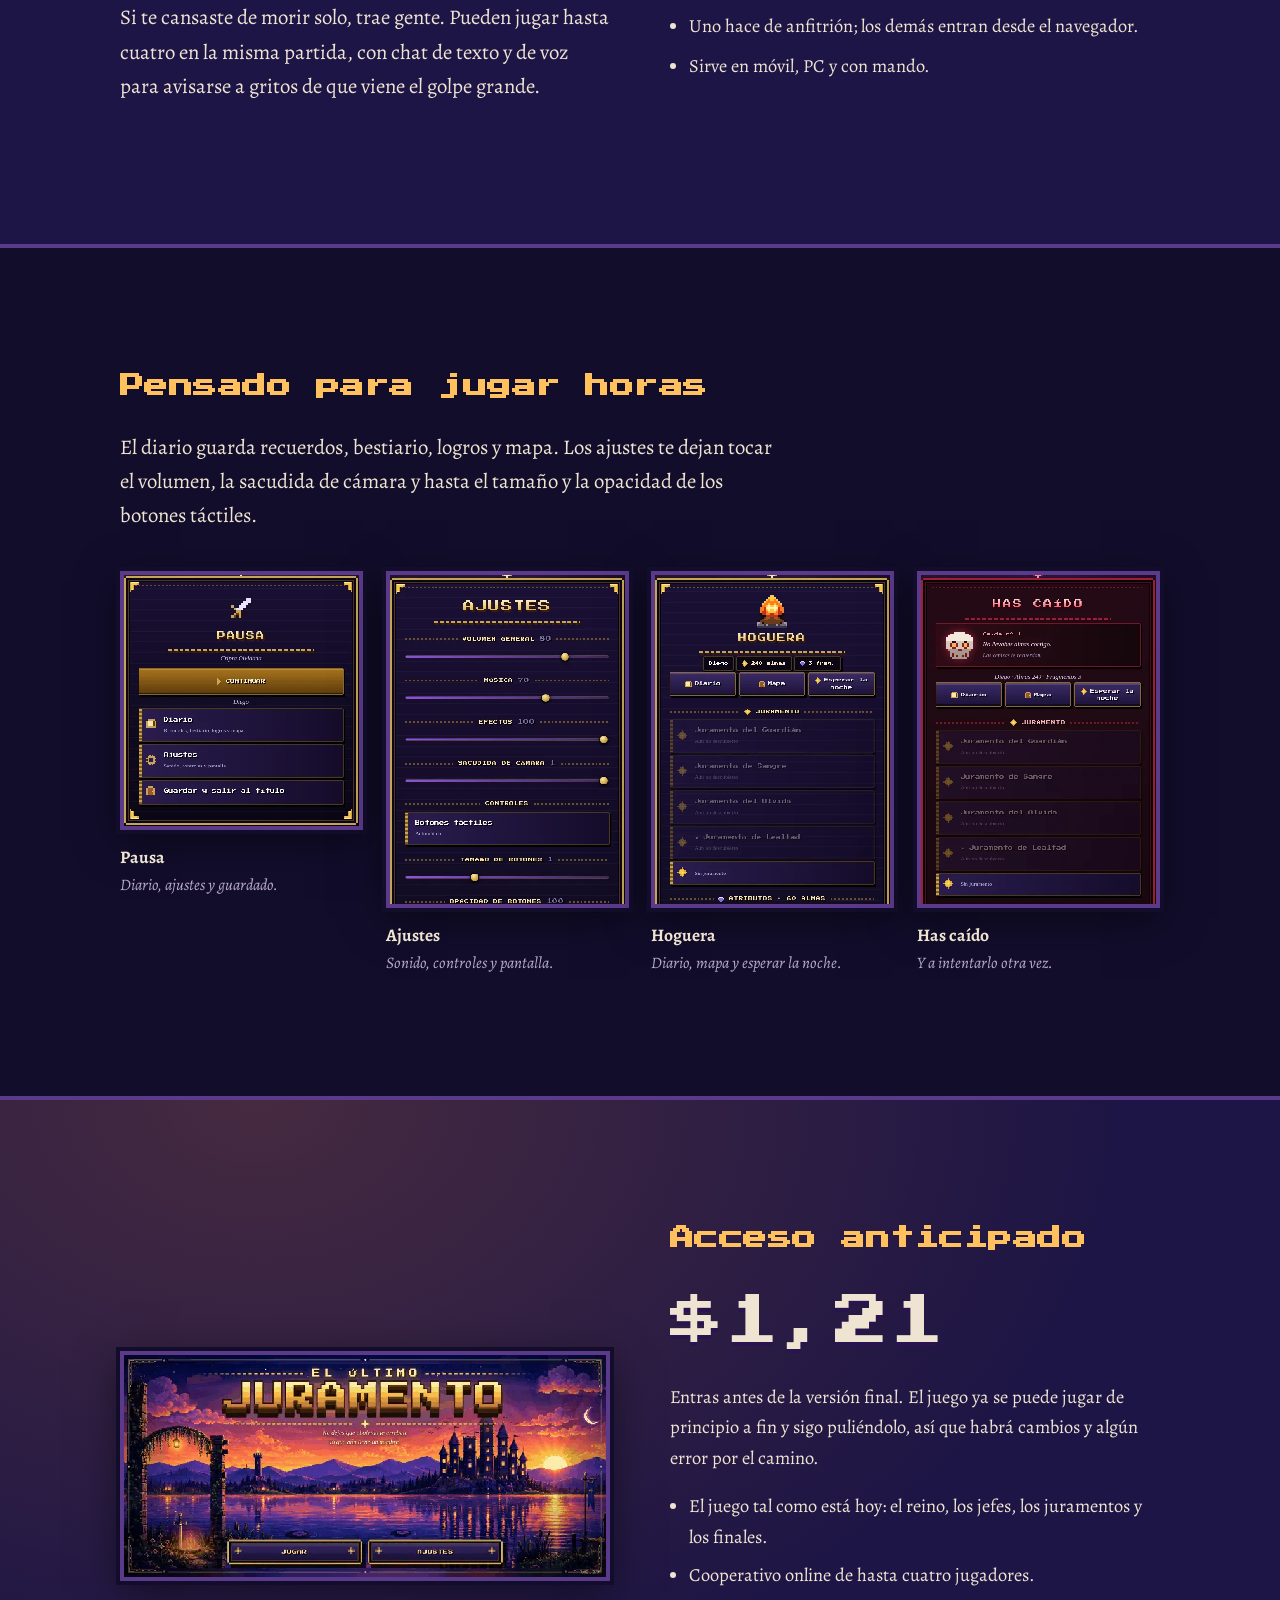
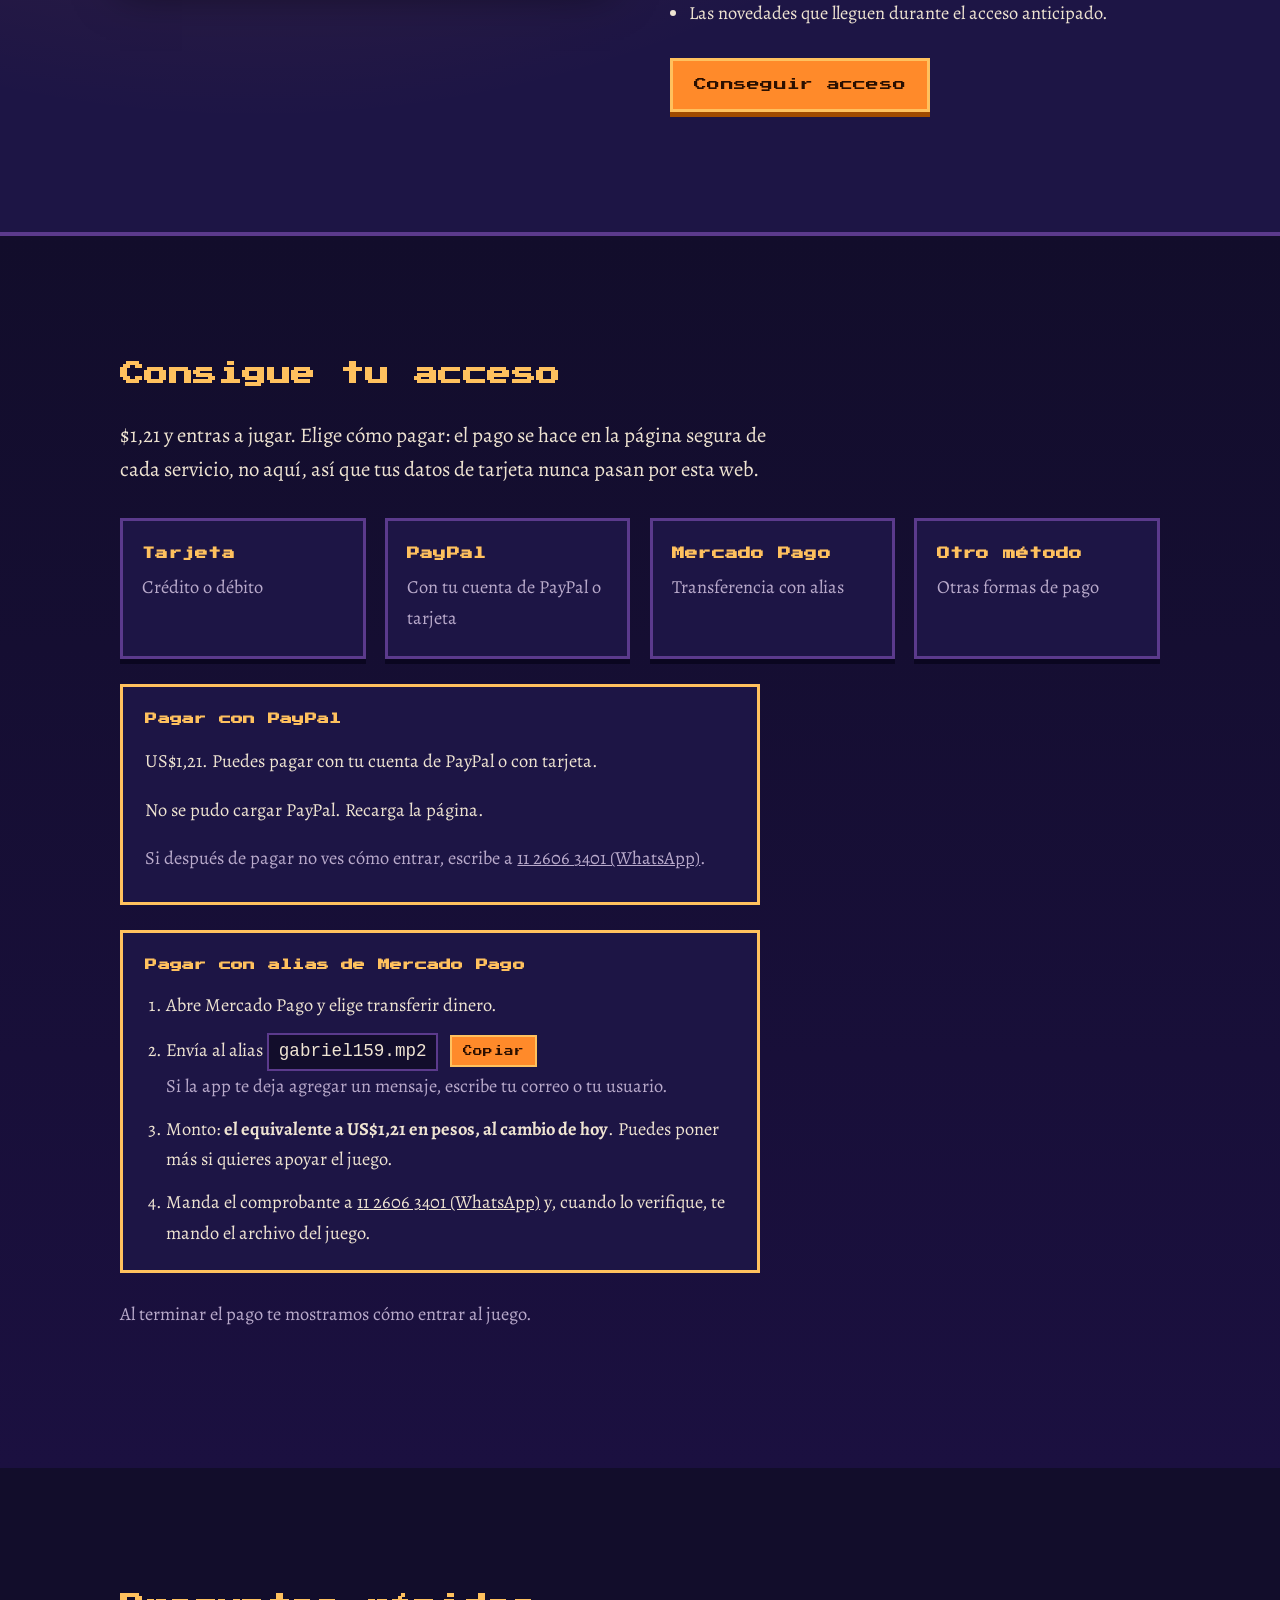
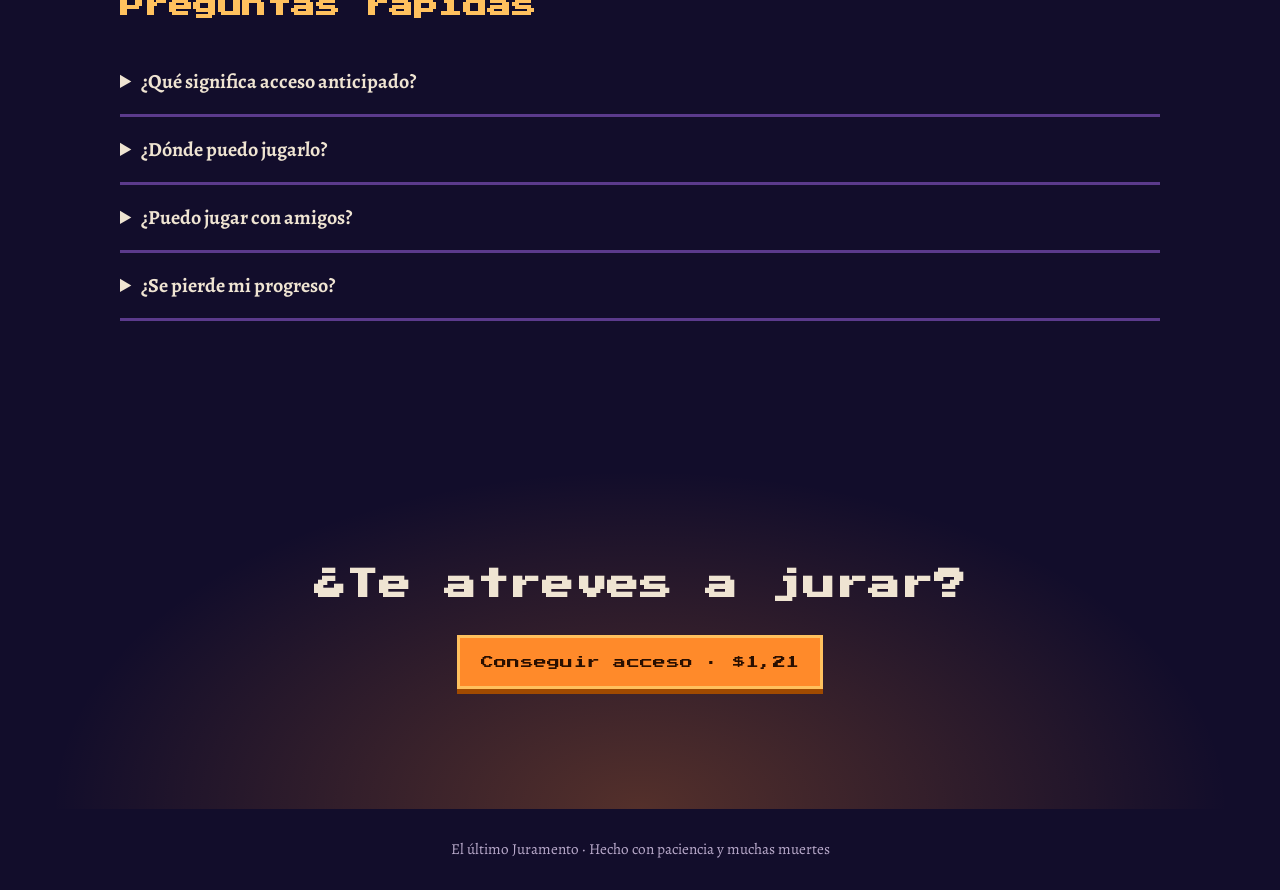
==== commit dded8fd5: "Update index.html" ====
--- a/index.html
+++ b/index.html
@@ -8,6 +8,7 @@
 <meta property="og:description" content="Combate de habilidad, juramentos, jefes con fases y cooperativo online. Acceso anticipado por $1,21.">
 <link rel="stylesheet" href="style.css">
 <link rel="stylesheet" href="https://fonts.googleapis.com/css2?family=Press+Start+2P&family=Alegreya:ital,wght@0,400;0,500;0,700;1,400&display=swap">
+<meta name="google-site-verification" content="QD4kJTyY43dm9GobsHGS8PEi5zYD2W1JOPuvbMv6r8Y" />
 </head>
 <body>
 <header class="hero">
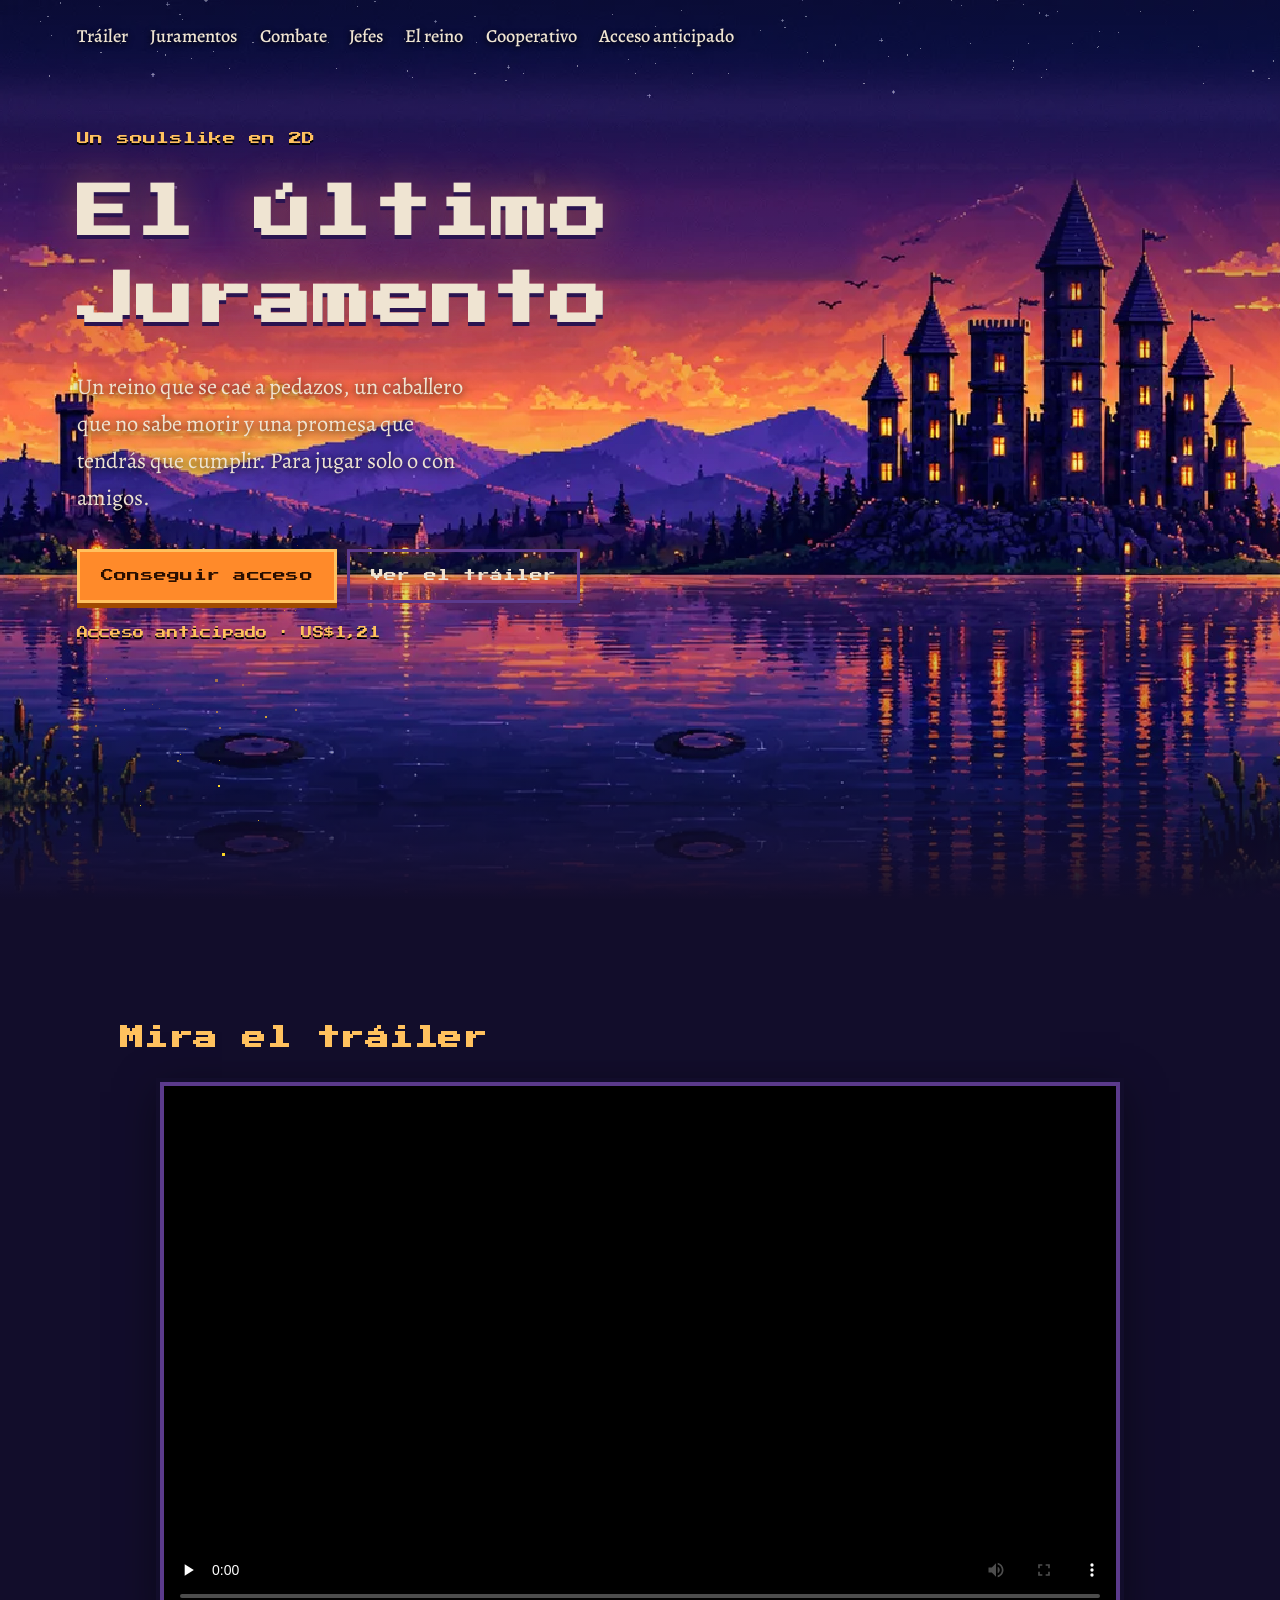
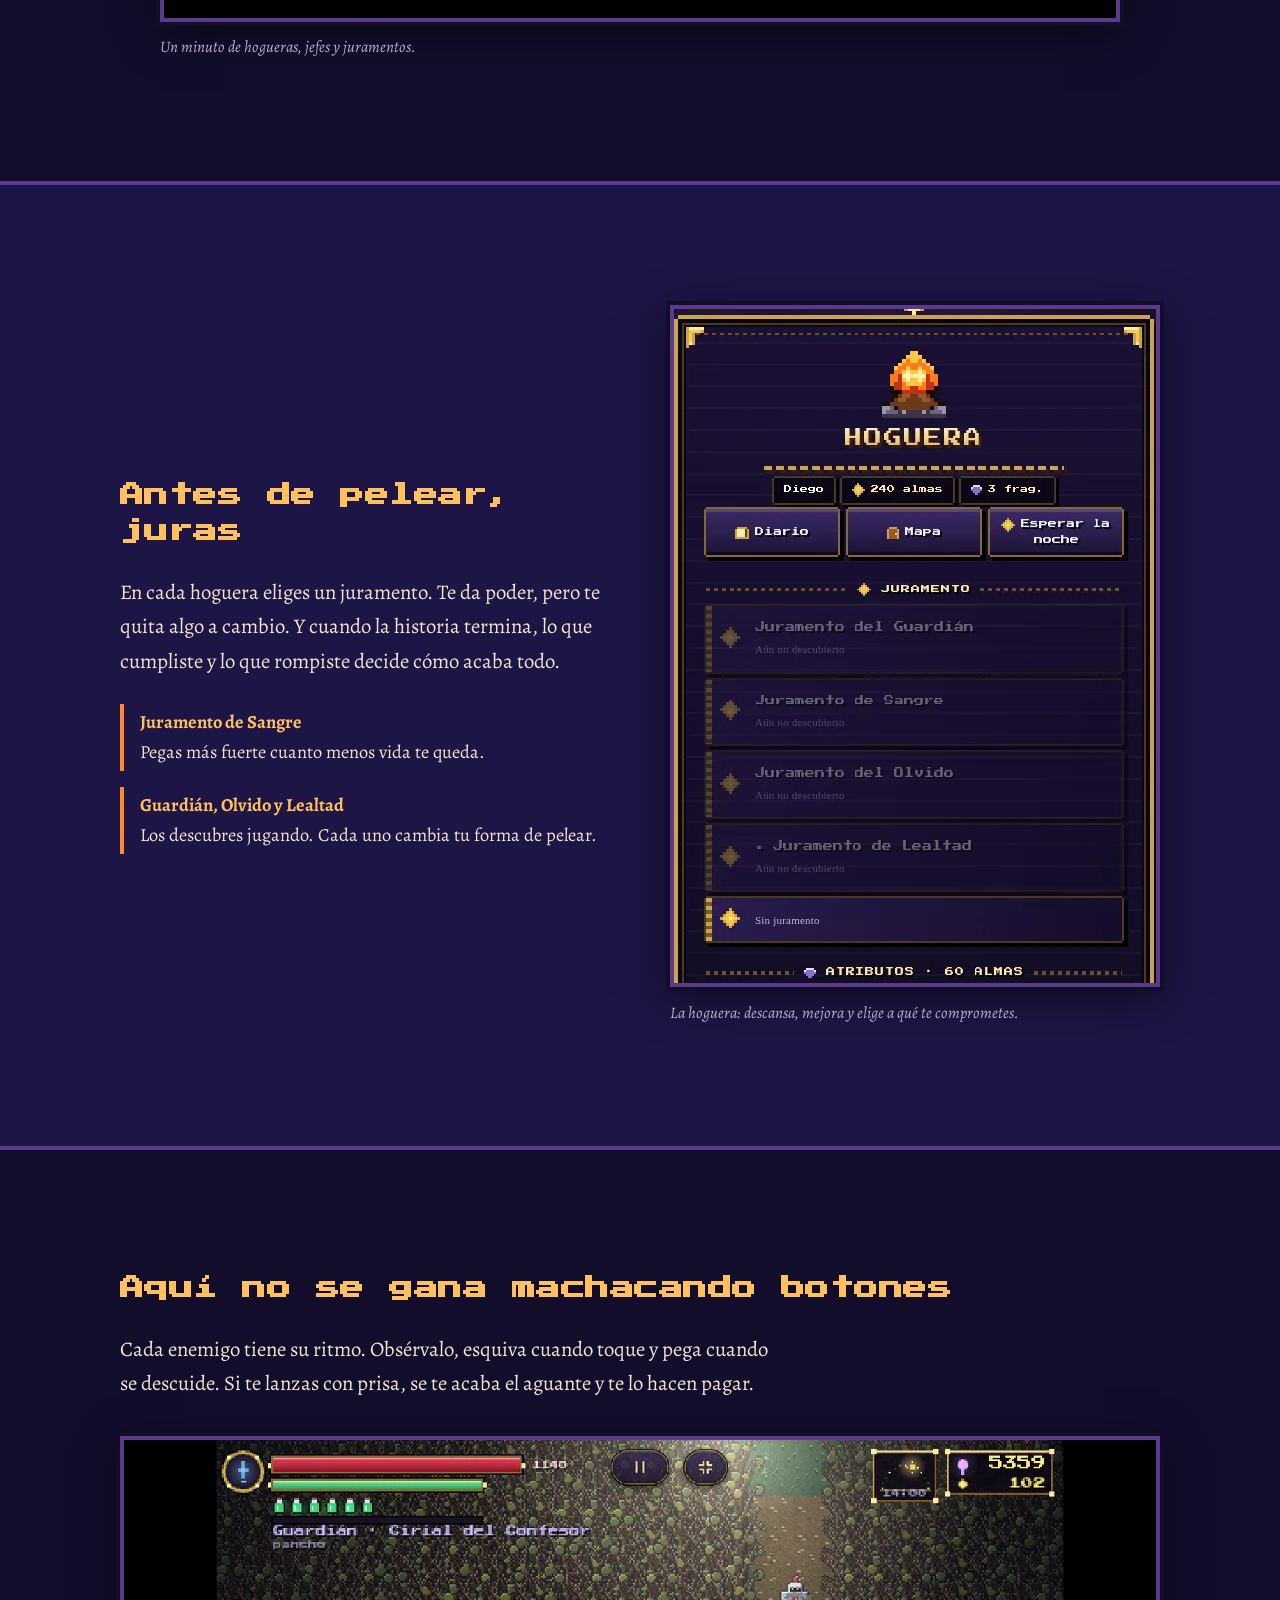
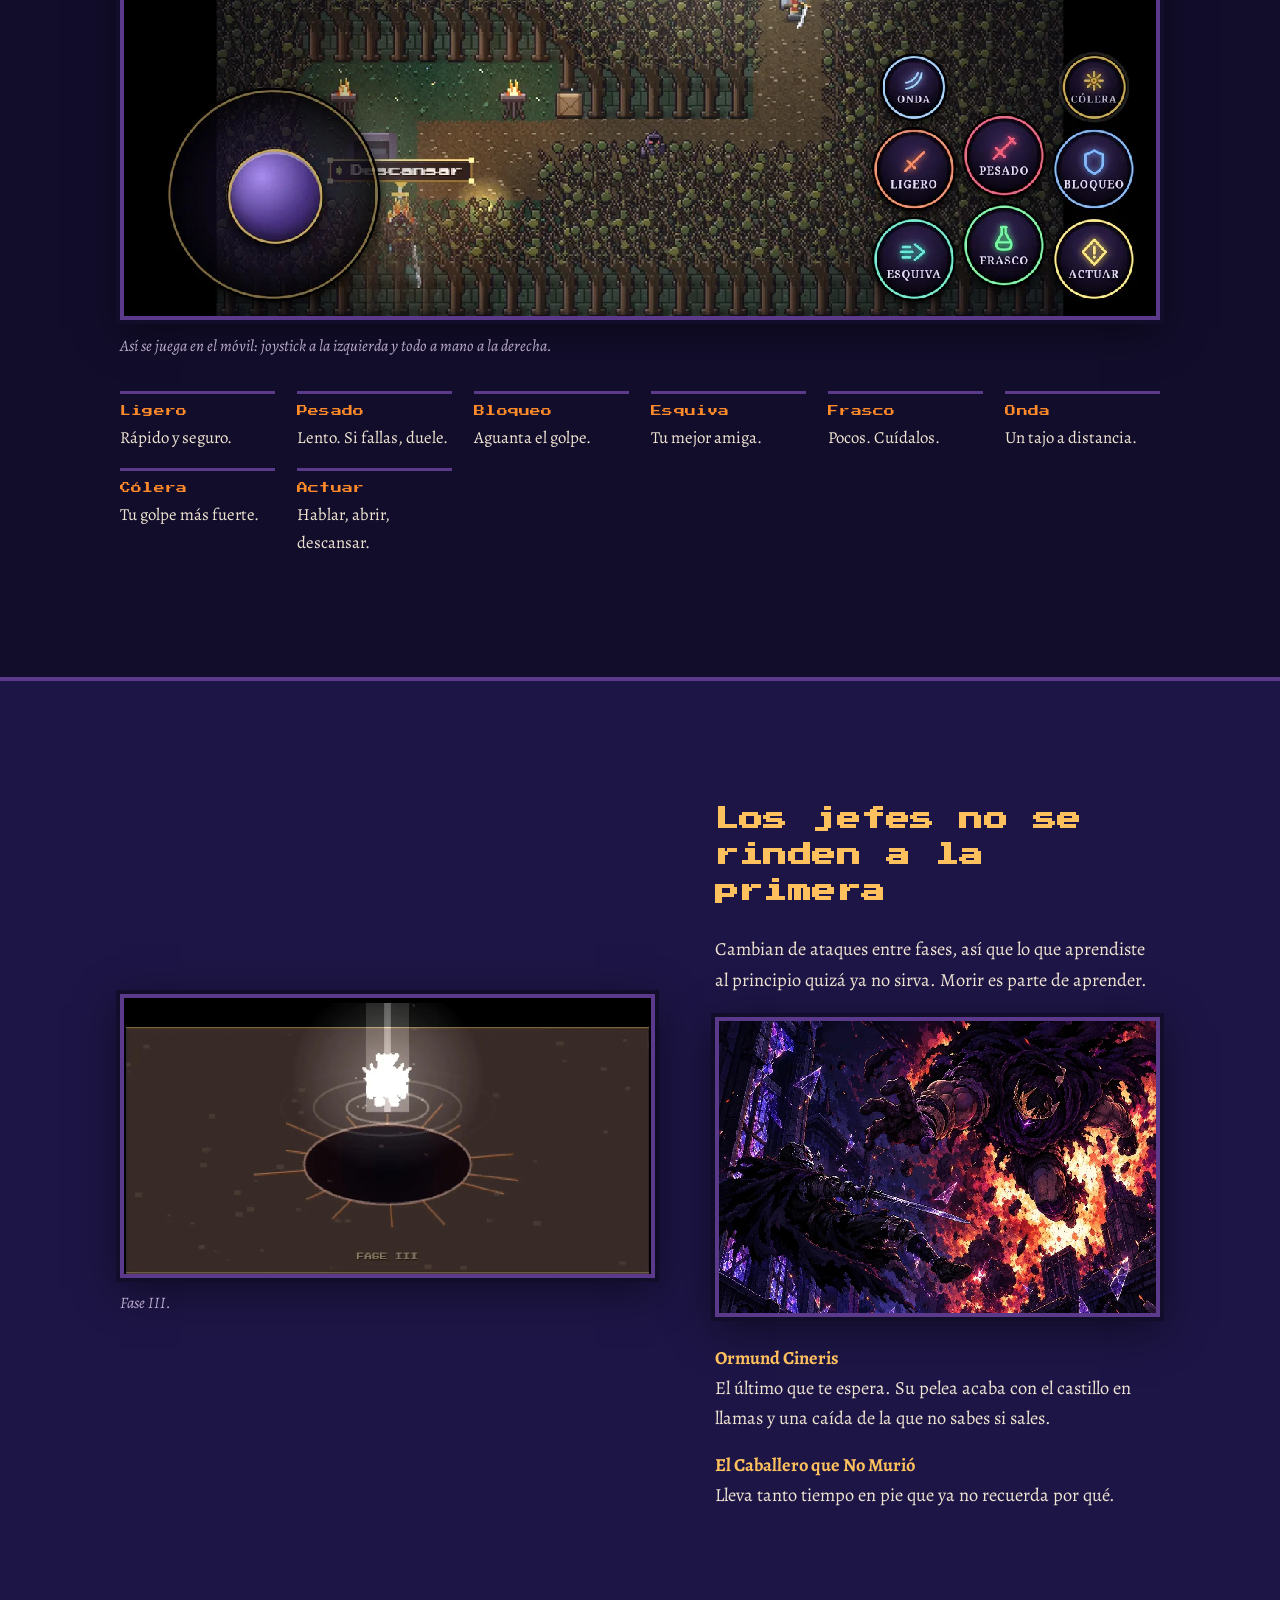
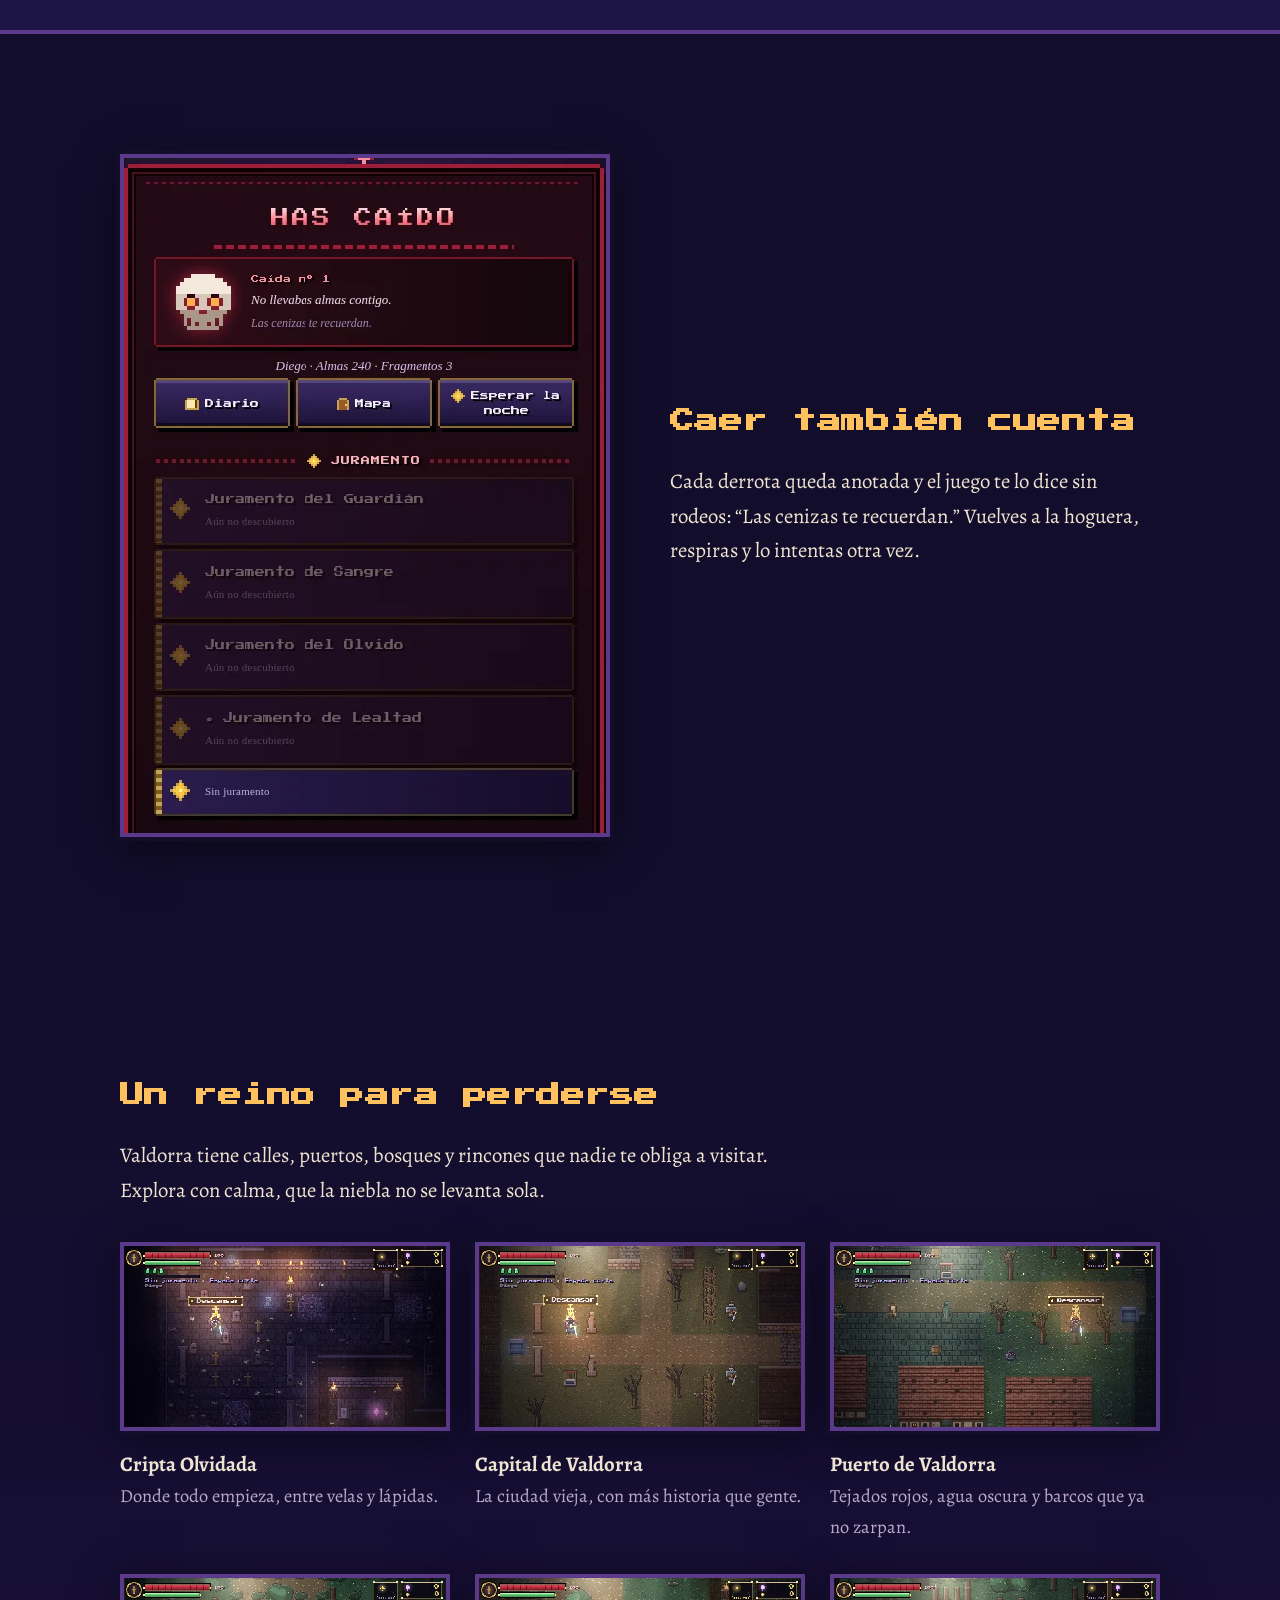
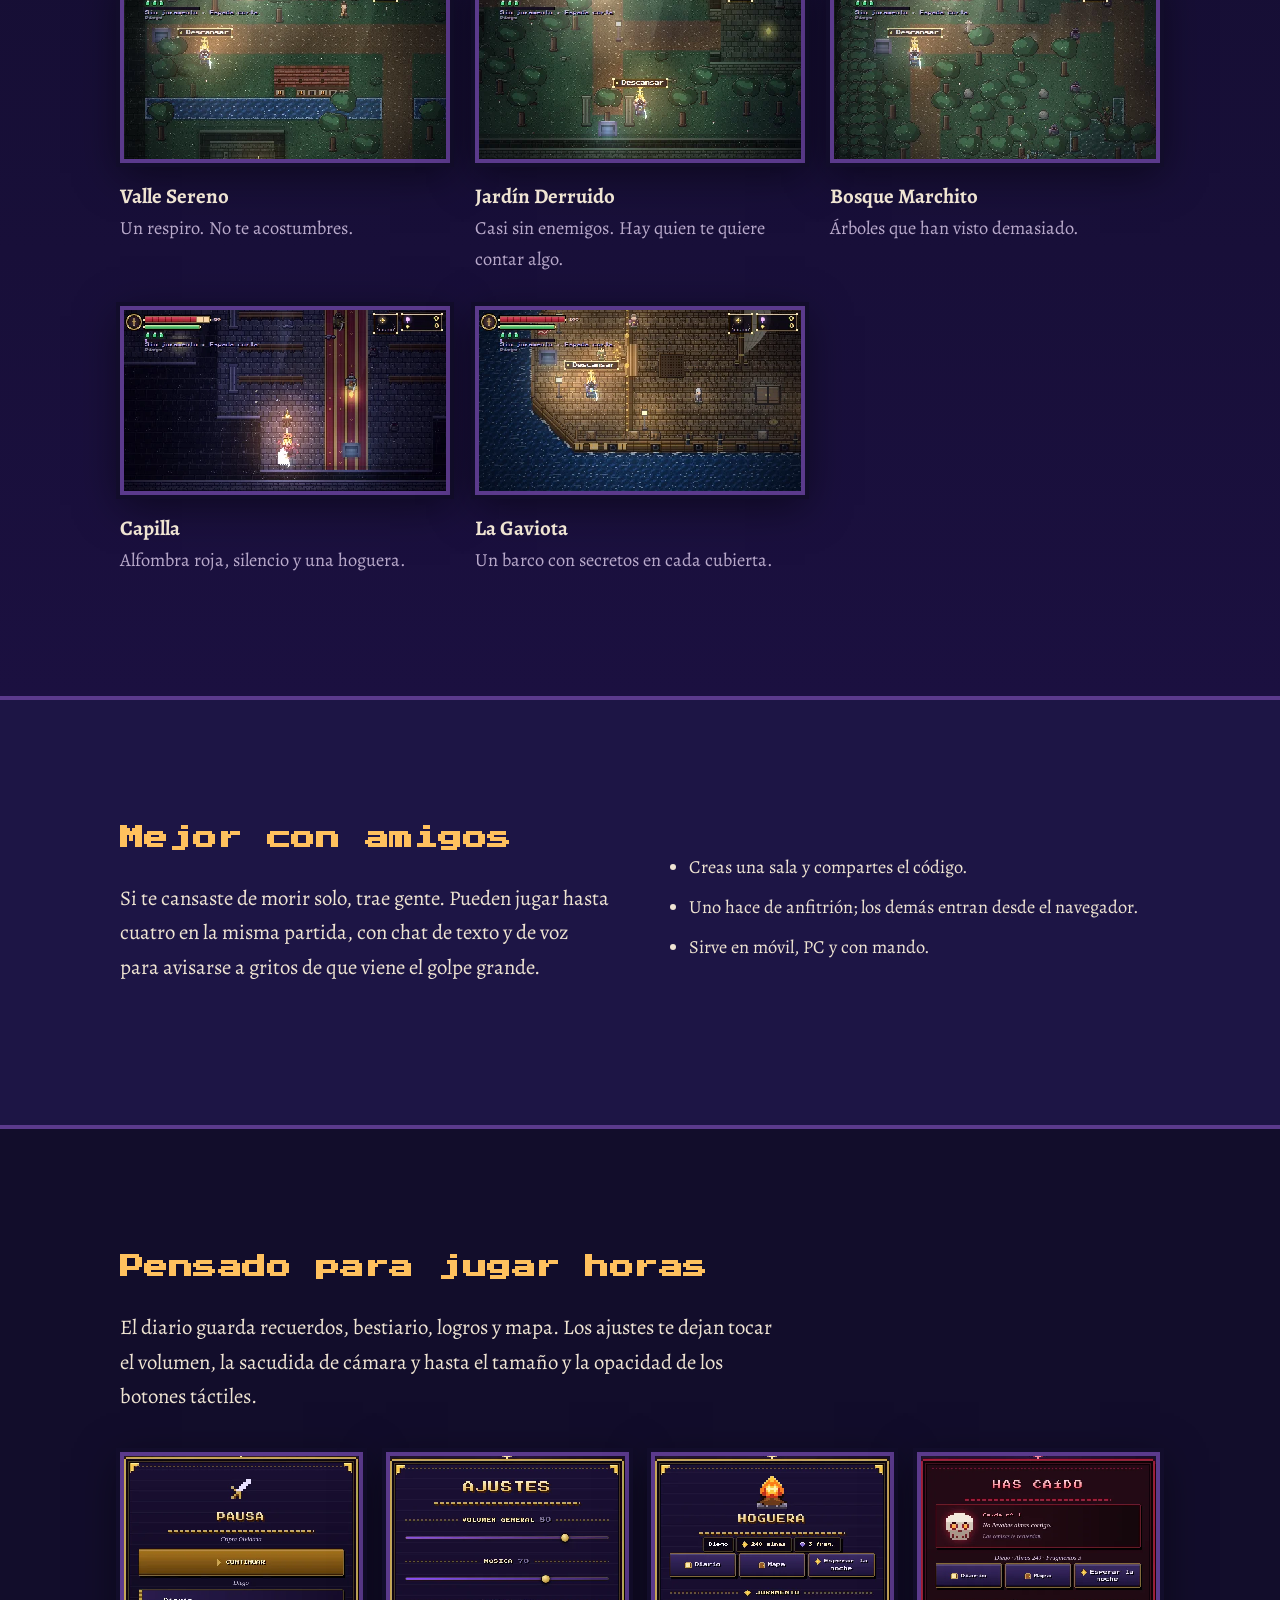
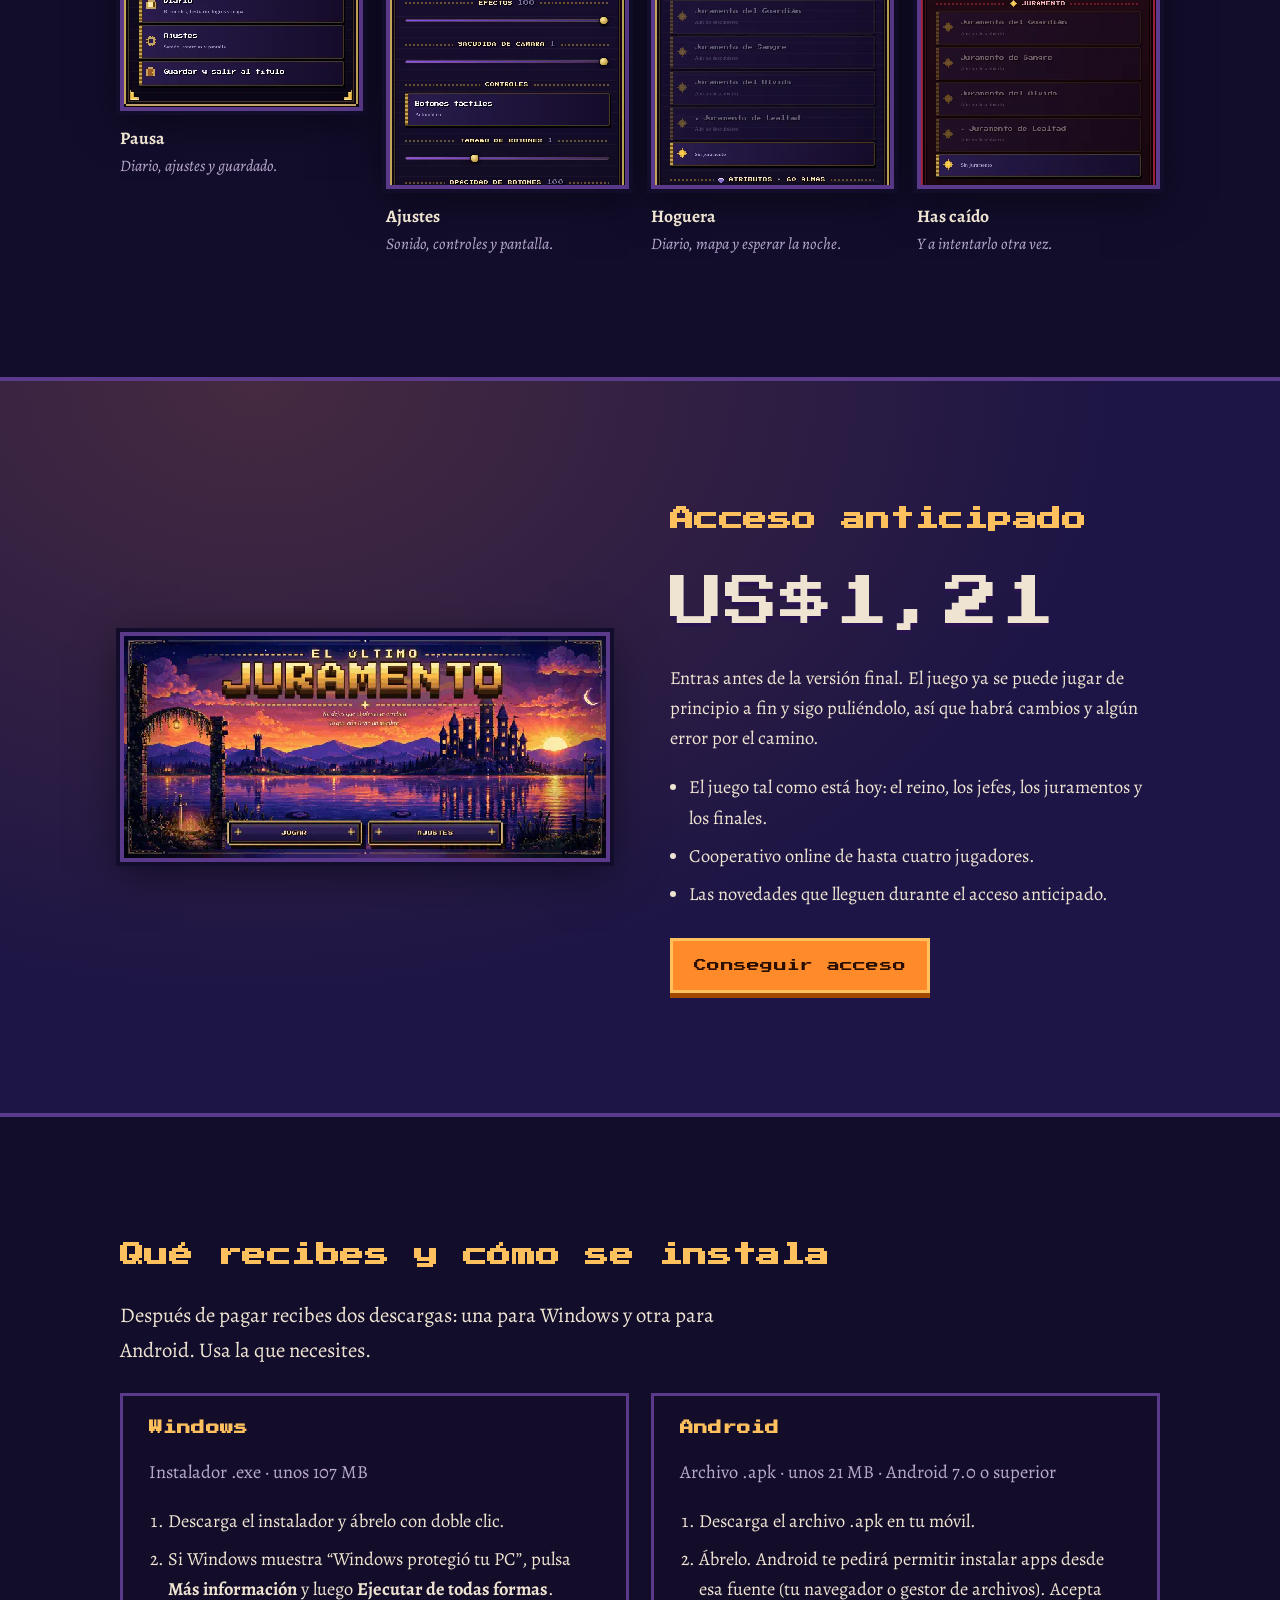
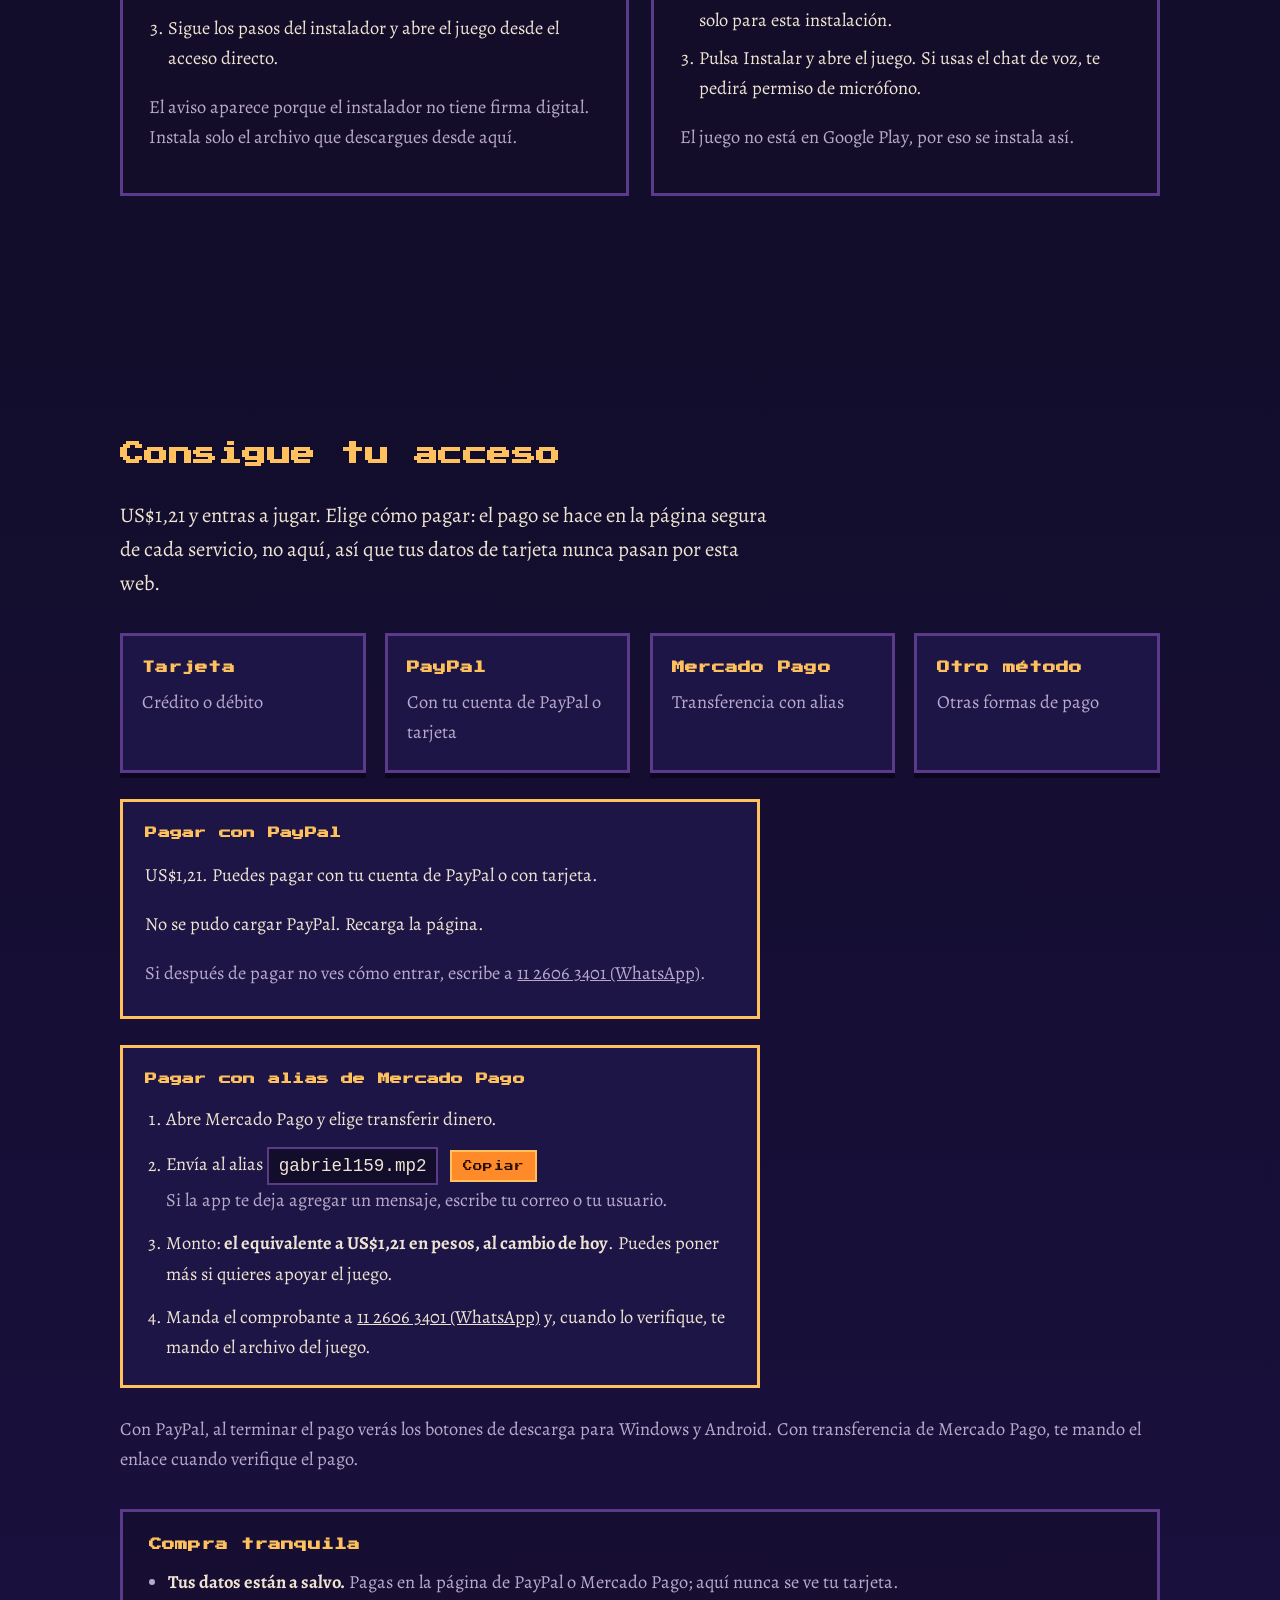
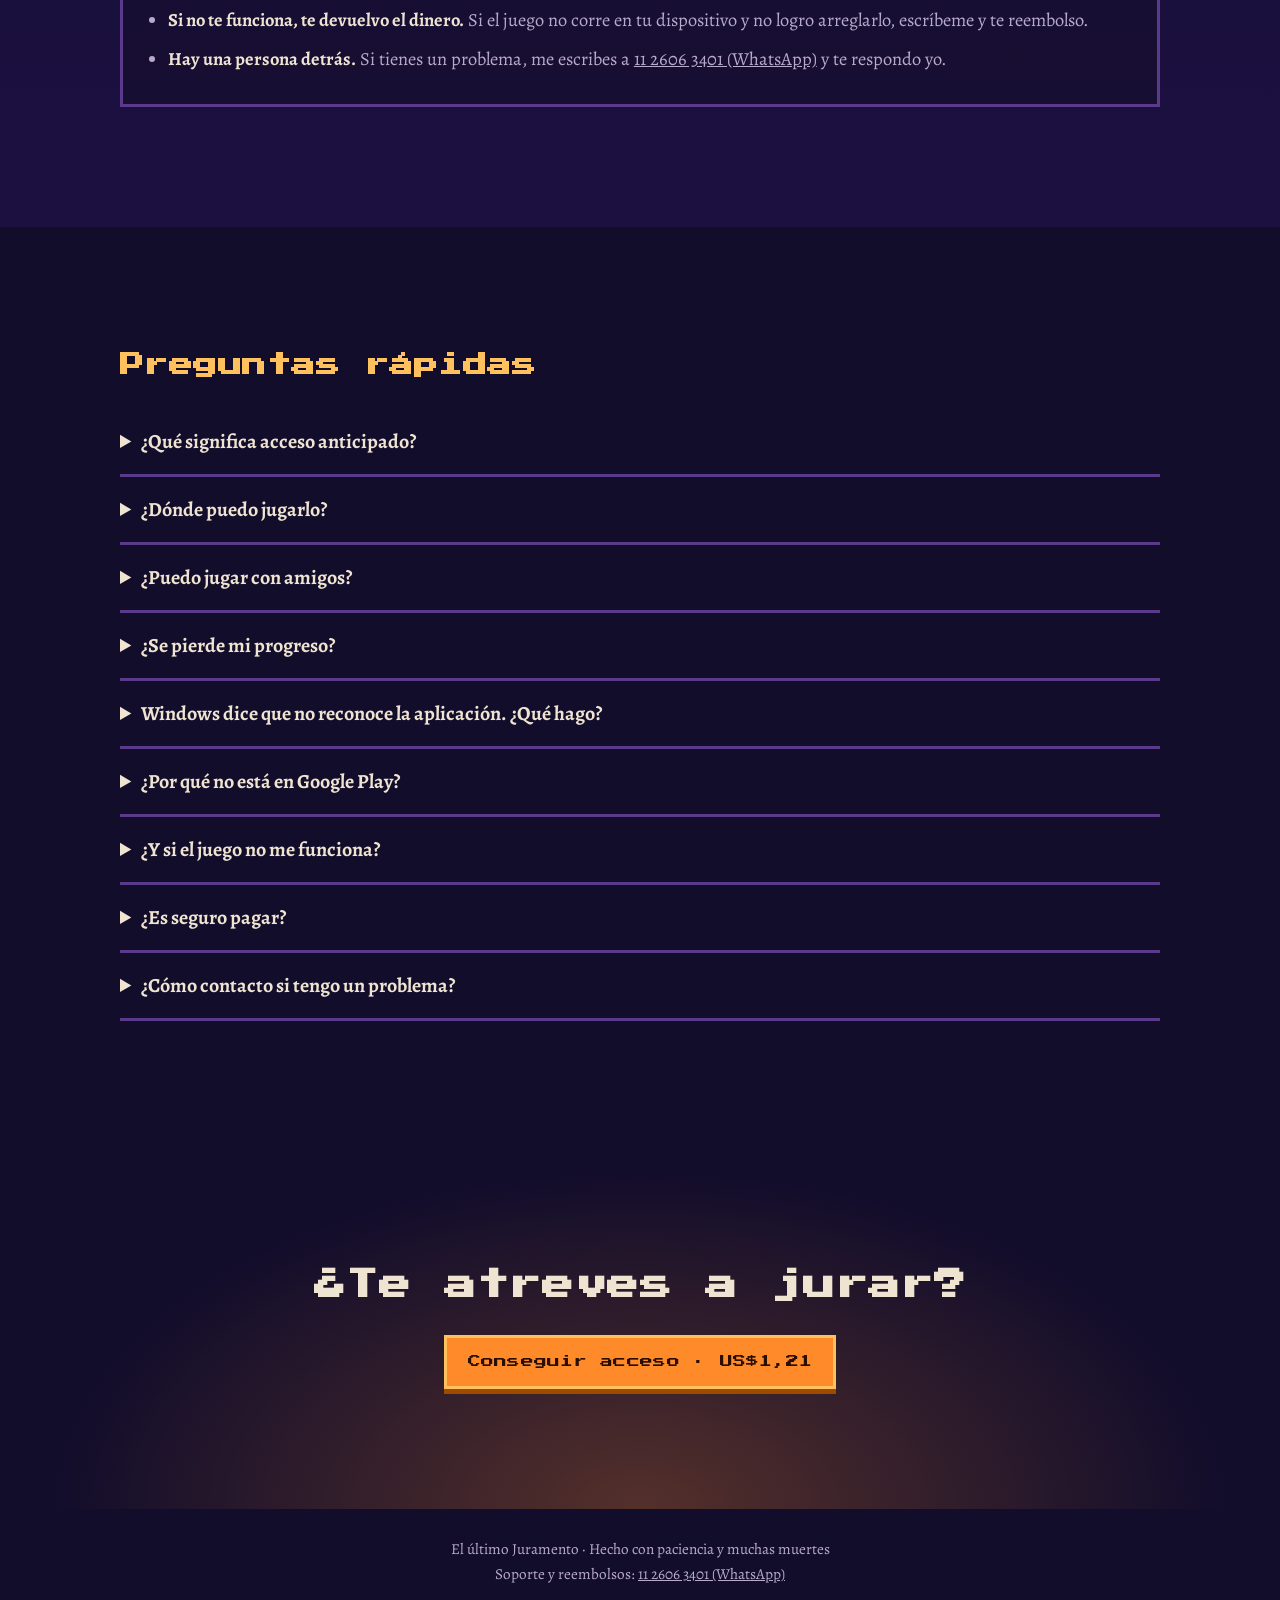
==== commit 8516fc9c: "Add files via upload" ====
--- a/index.html
+++ b/index.html
@@ -2,25 +2,45 @@
 <html lang="es"><head><meta charset="utf-8">
 <meta name="viewport" content="width=device-width, initial-scale=1, viewport-fit=cover">
 <title>El último Juramento · Soulslike 2D · Acceso anticipado</title>
-<meta name="description" content="Soulslike 2D con combate de habilidad, juramentos, jefes con fases y cooperativo online. Acceso anticipado por $1,21.">
+<meta name="description" content="Soulslike 2D con combate de habilidad, juramentos, jefes con fases y cooperativo online. Acceso anticipado por US$1,21.">
+<meta name="google-site-verification" content="QD4kJTyY43dm9GobsHGS8PEi5zYD2W1JOPuvbMv6r8Y">
 <link rel="icon" href="assets/favicon.svg" type="image/svg+xml">
 <meta property="og:title" content="El último Juramento · Soulslike 2D">
-<meta property="og:description" content="Combate de habilidad, juramentos, jefes con fases y cooperativo online. Acceso anticipado por $1,21.">
+<meta property="og:description" content="Combate de habilidad, juramentos, jefes con fases y cooperativo online. Acceso anticipado por US$1,21.">
+<link rel="canonical" href="https://juramento-dashboard.pages.dev/">
+<meta property="og:type" content="website">
+<meta property="og:site_name" content="El último Juramento">
+<meta property="og:locale" content="es_ES">
+<meta property="og:url" content="https://juramento-dashboard.pages.dev/">
+<meta property="og:image" content="https://juramento-dashboard.pages.dev/assets/og.jpg">
+<meta property="og:image:width" content="1200">
+<meta property="og:image:height" content="630">
+<meta property="og:image:alt" content="El último Juramento: un castillo junto a un lago al atardecer, en pixel art">
+<meta name="twitter:card" content="summary_large_image">
+<meta name="twitter:title" content="El último Juramento · Soulslike 2D">
+<meta name="twitter:description" content="Combate de habilidad, juramentos, jefes con fases y cooperativo online. Acceso anticipado.">
+<meta name="twitter:image" content="https://juramento-dashboard.pages.dev/assets/og.jpg">
+<meta name="theme-color" content="#140d2b">
 <link rel="stylesheet" href="style.css">
 <link rel="stylesheet" href="https://fonts.googleapis.com/css2?family=Press+Start+2P&family=Alegreya:ital,wght@0,400;0,500;0,700;1,400&display=swap">
-<meta name="google-site-verification" content="QD4kJTyY43dm9GobsHGS8PEi5zYD2W1JOPuvbMv6r8Y" />
 </head>
 <body>
 <header class="hero">
 <canvas id="brasas" aria-hidden="true"></canvas>
-<nav class="nav" aria-label="Secciones"><a href="#juramentos">Juramentos</a><a href="#combate">Combate</a><a href="#jefes">Jefes</a><a href="#reino">El reino</a><a href="#coop">Cooperativo</a><a href="#acceso">Acceso anticipado</a></nav>
+<nav class="nav" aria-label="Secciones"><a href="#trailer">Tráiler</a><a href="#juramentos">Juramentos</a><a href="#combate">Combate</a><a href="#jefes">Jefes</a><a href="#reino">El reino</a><a href="#coop">Cooperativo</a><a href="#acceso">Acceso anticipado</a></nav>
 <div class="hero-in">
 <small class="px">Un soulslike en 2D</small>
 <h1 class="px">El último<br>Juramento</h1>
 <p>Un reino que se cae a pedazos, un caballero que no sabe morir y una promesa que tendrás que cumplir. Para jugar solo o con amigos.</p>
-<a class="btn px" href="#pagar">Conseguir acceso</a><a class="btn sec px" href="#combate">Ver cómo se juega</a>
-<p class="px precio">Acceso anticipado · $1,21</p>
+<a class="btn px" href="#pagar">Conseguir acceso</a><a class="btn sec px" href="#trailer">Ver el tráiler</a>
+<p class="px precio">Acceso anticipado · US$1,21</p>
 </div></header>
+
+<section class="trailer" id="trailer"><div class="w">
+<h2 class="px">Mira el tráiler</h2>
+<figure><video class="shot" controls playsinline preload="none" poster="assets/trailer-poster.webp" aria-label="Tráiler de El último Juramento"><source src="assets/trailer.mp4" type="video/mp4">Tu navegador no puede reproducir el vídeo. <a href="assets/trailer.mp4">Descárgalo aquí</a>.</video>
+<figcaption>Un minuto de hogueras, jefes y juramentos.</figcaption></figure>
+</div></section>
 
 <section class="band" id="juramentos"><div class="w dos">
 <div><h2 class="px">Antes de pelear, juras</h2>
@@ -78,14 +98,33 @@
 <section class="acceso" id="acceso"><div class="w dos">
 <figure><img class="shot" src="assets/titulo-animado.webp" alt="Pantalla de título de El último Juramento, con un castillo junto a un lago al atardecer" loading="lazy"></figure>
 <div><h2 class="px">Acceso anticipado</h2>
-<p class="cifra px">$1,21</p>
+<p class="cifra px">US$1,21</p>
+<p class="ars" id="precio-ars" hidden></p>
 <p>Entras antes de la versión final. El juego ya se puede jugar de principio a fin y sigo puliéndolo, así que habrá cambios y algún error por el camino.</p>
 <ul><li>El juego tal como está hoy: el reino, los jefes, los juramentos y los finales.</li><li>Cooperativo online de hasta cuatro jugadores.</li><li>Las novedades que lleguen durante el acceso anticipado.</li></ul>
 <a class="btn px" href="#pagar">Conseguir acceso</a></div>
 </div></section>
 
+<section class="recibes" id="recibes"><div class="w">
+<h2 class="px">Qué recibes y cómo se instala</h2>
+<p class="lead">Después de pagar recibes dos descargas: una para Windows y otra para Android. Usa la que necesites.</p>
+<div class="plataformas">
+<div class="plat"><h3 class="px">Windows</h3>
+<p class="muted">Instalador .exe · unos 107 MB</p>
+<ol><li>Descarga el instalador y ábrelo con doble clic.</li>
+<li>Si Windows muestra “Windows protegió tu PC”, pulsa <b>Más información</b> y luego <b>Ejecutar de todas formas</b>.</li>
+<li>Sigue los pasos del instalador y abre el juego desde el acceso directo.</li></ol>
+<p class="muted">El aviso aparece porque el instalador no tiene firma digital. Instala solo el archivo que descargues desde aquí.</p></div>
+<div class="plat"><h3 class="px">Android</h3>
+<p class="muted">Archivo .apk · unos 21 MB · Android 7.0 o superior</p>
+<ol><li>Descarga el archivo .apk en tu móvil.</li>
+<li>Ábrelo. Android te pedirá permitir instalar apps desde esa fuente (tu navegador o gestor de archivos). Acepta solo para esta instalación.</li>
+<li>Pulsa Instalar y abre el juego. Si usas el chat de voz, te pedirá permiso de micrófono.</li></ol>
+<p class="muted">El juego no está en Google Play, por eso se instala así.</p></div>
+</div></div></section>
+
 <section class="pagar" id="pagar"><div class="w"><h2 class="px">Consigue tu acceso</h2>
-<p class="lead">$1,21 y entras a jugar. Elige cómo pagar: el pago se hace en la página segura de cada servicio, no aquí, así que tus datos de tarjeta nunca pasan por esta web.</p>
+<p class="lead">US$1,21 y entras a jugar. Elige cómo pagar: el pago se hace en la página segura de cada servicio, no aquí, así que tus datos de tarjeta nunca pasan por esta web.</p>
 <div class="metodos">
 <a class="metodo" data-m="tarjeta"><b class="px">Tarjeta</b><span>Crédito o débito</span></a>
 <a class="metodo" data-m="paypal"><b class="px">PayPal</b><span>Con tu cuenta o tarjeta</span></a>
@@ -101,17 +140,27 @@
 <li>Envía al alias <code id="t-alias"></code> <button class="copiar px" id="t-copiar" type="button">Copiar</button><br><span class="muted">Si la app te deja agregar un mensaje, escribe tu correo o tu usuario.</span></li>
 <li>Monto: <b id="t-monto">calculando…</b>. Puedes poner más si quieres apoyar el juego.</li>
 <li>Manda el comprobante a <span id="t-contacto"></span> y, cuando lo verifique, te mando el archivo del juego.</li></ol></div>
-<p class="muted">Al terminar el pago te mostramos cómo entrar al juego.</p></div></section>
+<p class="muted">Con PayPal, al terminar el pago verás los botones de descarga para Windows y Android. Con transferencia de Mercado Pago, te mando el enlace cuando verifique el pago.</p>
+<div class="confianza"><h3 class="px">Compra tranquila</h3>
+<ul><li><b>Tus datos están a salvo.</b> Pagas en la página de PayPal o Mercado Pago; aquí nunca se ve tu tarjeta.</li>
+<li><b>Si no te funciona, te devuelvo el dinero.</b> Si el juego no corre en tu dispositivo y no logro arreglarlo, escríbeme y te reembolso.</li>
+<li><b>Hay una persona detrás.</b> Si tienes un problema, me escribes a <span id="c-contacto"></span> y te respondo yo.</li></ul></div>
+</div></section>
 
 <section class="faq"><div class="w"><h2 class="px">Preguntas rápidas</h2>
 <details><summary>¿Qué significa acceso anticipado?</summary><p>Que juegas mientras el juego sigue en desarrollo. Puede haber errores y cambios entre versiones, y a cambio entras desde ya y ves cómo evoluciona.</p></details>
 <details><summary>¿Dónde puedo jugarlo?</summary><p>En el móvil con controles táctiles (en horizontal), en el PC con teclado y en cualquier dispositivo con un mando.</p></details>
 <details><summary>¿Puedo jugar con amigos?</summary><p>Sí. El cooperativo online admite hasta cuatro jugadores, con chat de texto y de voz.</p></details>
 <details><summary>¿Se pierde mi progreso?</summary><p>La partida se guarda sola en tu dispositivo. Si cambias de aparato, empiezas de cero.</p></details>
+<details><summary>Windows dice que no reconoce la aplicación. ¿Qué hago?</summary><p>Es el aviso normal para instaladores sin firma digital. Pulsa “Más información” y luego “Ejecutar de todas formas”. Si prefieres no hacerlo, escríbeme y lo hablamos.</p></details>
+<details><summary>¿Por qué no está en Google Play?</summary><p>Todavía está en acceso anticipado y lo reparto yo directamente. Se instala con el archivo .apk, igual que otras apps fuera de la tienda.</p></details>
+<details><summary>¿Y si el juego no me funciona?</summary><p>Escríbeme con tu modelo de dispositivo y te ayudo a hacerlo andar. Si no se logra, te devuelvo el pago.</p></details>
+<details><summary>¿Es seguro pagar?</summary><p>Sí. El pago se hace en PayPal o Mercado Pago, no en esta web, así que yo nunca veo los datos de tu tarjeta.</p></details>
+<details><summary>¿Cómo contacto si tengo un problema?</summary><p>Escribe a <span id="faq-contacto"></span>. Respondo yo mismo.</p></details>
 </div></section>
 
-<section class="fin"><div class="w"><h2 class="px">¿Te atreves a jurar?</h2><a class="btn px" href="#pagar">Conseguir acceso · $1,21</a></div></section>
-<footer>El último Juramento · Hecho con paciencia y muchas muertes</footer>
+<section class="fin"><div class="w"><h2 class="px">¿Te atreves a jurar?</h2><a class="btn px" href="#pagar">Conseguir acceso · US$1,21</a></div></section>
+<footer>El último Juramento · Hecho con paciencia y muchas muertes<br><span class="muted">Soporte y reembolsos: <span id="f-contacto"></span></span></footer>
 
 <script src="config.js"></script>
 <script src="main.js"></script>
--- a/style.css
+++ b/style.css
@@ -75,3 +75,16 @@
 .transf ol{padding-left:1.3rem;margin:0}.transf li{margin-bottom:.8rem}
 .transf code{display:inline-block;padding:.15rem .6rem;background:var(--noche);border:2px solid var(--violeta);font-size:1.1rem;word-break:break-all}
 .copiar{margin-left:.5rem;font-size:.6rem;padding:.55rem .8rem;background:var(--brasa);color:#2a0f00;border:0;box-shadow:inset 0 0 0 2px var(--oro);cursor:pointer}
+
+.trailer video{background:#000;aspect-ratio:16/9;object-fit:contain;image-rendering:auto}
+.trailer figure{max-width:960px;margin:1.5rem auto 0}
+.ars{margin:-.6rem 0 1rem;color:var(--oro);font-size:1.15rem}
+.confianza{margin-top:2.2rem;padding:1.4rem 1.6rem;border:3px solid var(--violeta);background:rgba(20,13,43,.55)}
+.confianza h3{font-size:.8rem;color:var(--oro);margin:0 0 .8rem}
+.confianza ul{margin:0;padding-left:1.2rem}.confianza li{margin:.5rem 0;color:var(--tenue)}.confianza b{color:var(--hueso)}
+footer .muted{font-size:.95rem}
+.plataformas{display:grid;grid-template-columns:1fr 1fr;gap:1.4rem;margin-top:1.6rem}
+.plat{padding:1.4rem 1.6rem;border:3px solid var(--violeta);background:rgba(20,13,43,.55)}
+.plat h3{font-size:.85rem;color:var(--oro);margin:0 0 .4rem}
+.plat ol{padding-left:1.2rem;margin:.8rem 0}.plat li{margin:.5rem 0}
+@media(max-width:820px){.plataformas{grid-template-columns:1fr}}
